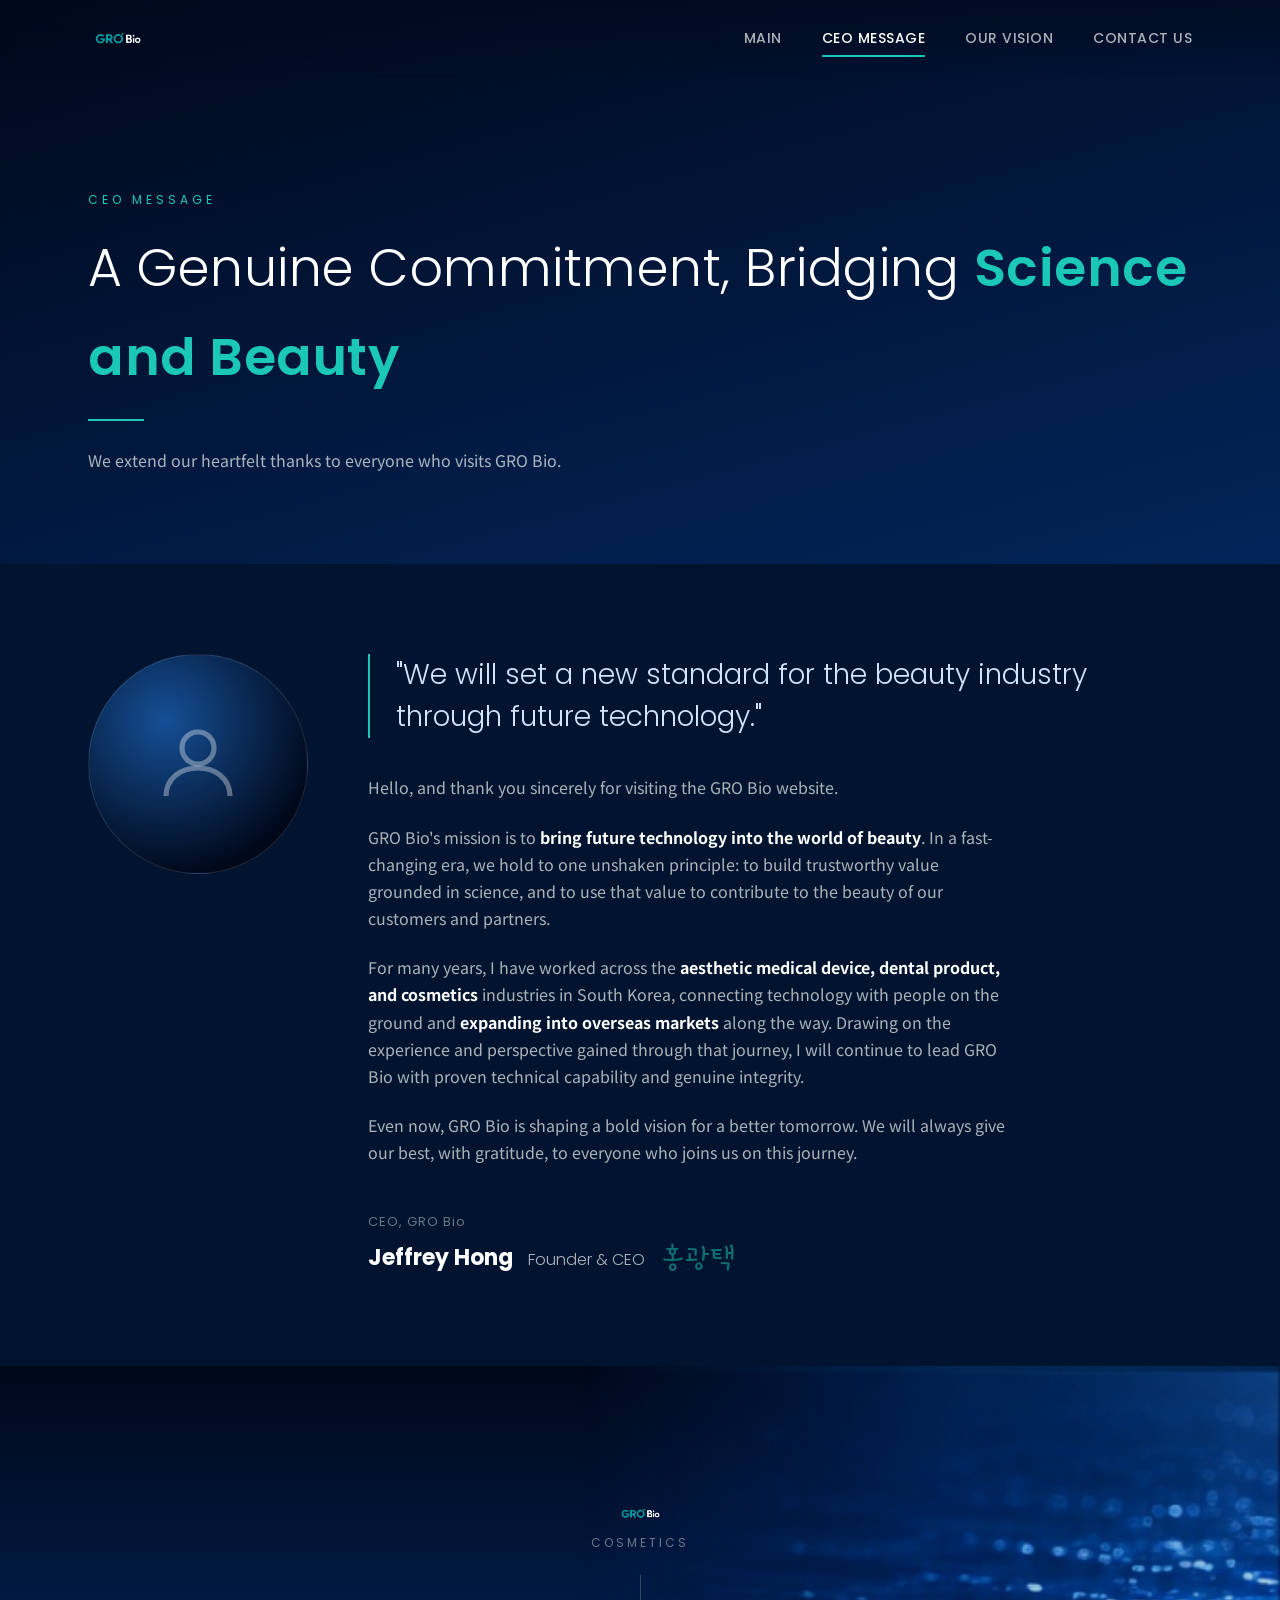
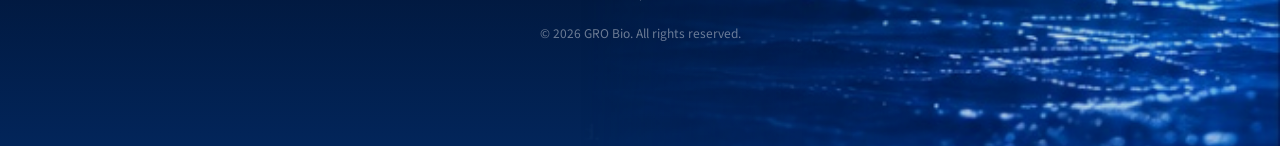
==== ceo.html @ c90d73a0 "Mention overseas market expansion in CEO message" ====
<!DOCTYPE html>
<html lang="en">
<head>
<meta charset="UTF-8">
<meta name="viewport" content="width=device-width, initial-scale=1.0">
<title>CEO Message | GRO Bio</title>
<meta name="description" content="A message from Jeffrey Hong, CEO of GRO Bio.">
<link rel="icon" href="assets/logo.png">
<link rel="stylesheet" href="style.css">
</head>
<body>

<header class="site-header solid">
  <div class="wrap">
    <a href="index.html" class="brand"><img src="assets/logo-white.png" alt="GRO Bio"></a>
    <nav class="nav-links">
      <a href="index.html" class="eng">MAIN</a>
      <a href="ceo.html" class="active eng">CEO MESSAGE</a>
      <a href="vision.html" class="eng">OUR VISION</a>
      <a href="contact.html" class="eng">CONTACT US</a>
    </nav>
    <button class="nav-toggle" aria-label="Open menu"><span></span></button>
  </div>
</header>

<section class="page-hero">
  <div class="wrap">
    <div class="section-eyebrow">CEO MESSAGE</div>
    <h1>A Genuine Commitment, Bridging <b>Science and Beauty</b></h1>
    <div class="page-hero-rule"></div>
    <p class="sub">We extend our heartfelt thanks to everyone who visits GRO Bio.</p>
  </div>
</section>

<section class="section">
  <div class="wrap">
    <div class="ceo-layout">
      <div class="ceo-portrait">
        <svg viewBox="0 0 24 24" fill="none" stroke="currentColor" stroke-width="1.3"><circle cx="12" cy="8" r="4"/><path d="M4 20c0-4.4 3.6-7 8-7s8 2.6 8 7"/></svg>
      </div>
      <div>
        <p class="ceo-quote">"We will set a new standard for the beauty industry through future technology."</p>
        <div class="ceo-body">
          <p>Hello, and thank you sincerely for visiting the GRO Bio website.</p>
          <p>GRO Bio's mission is to <strong>bring future technology into the world of beauty</strong>. In a fast-changing era, we hold to one unshaken principle: to build trustworthy value grounded in science, and to use that value to contribute to the beauty of our customers and partners.</p>
          <p>For many years, I have worked across the <strong>aesthetic medical device, dental product, and cosmetics</strong> industries in South Korea, connecting technology with people on the ground and <strong>expanding into overseas markets</strong> along the way. Drawing on the experience and perspective gained through that journey, I will continue to lead GRO Bio with proven technical capability and genuine integrity.</p>
          <p>Even now, GRO Bio is shaping a bold vision for a better tomorrow. We will always give our best, with gratitude, to everyone who joins us on this journey.</p>
        </div>
        <div class="signature">
          <div class="role eng">CEO, GRO Bio</div>
          <div class="name eng">Jeffrey Hong <span>Founder &amp; CEO</span> <span class="sig-kr">홍광택</span></div>
        </div>
      </div>
    </div>
  </div>
</section>

<footer class="site-footer">
  <div class="footer-water"></div>
  <div class="wrap footer-inner">
    <img src="assets/logo-white.png" alt="GRO Bio">
    <div class="tag">cosmetics</div>
    <div class="footer-rule"></div>
    <div class="copyright">&copy; 2026 GRO Bio. All rights reserved.</div>
  </div>
</footer>

<script src="script.js"></script>
</body>
</html>
---- style.css ----
@import url('https://fonts.googleapis.com/css2?family=Poppins:wght@300;400;500;600;700&family=Noto+Sans+KR:wght@300;400;500;700;900&family=Gamja+Flower&display=swap');

:root{
  --navy-950:#00081a;
  --navy-900:#00142f;
  --navy-800:#02255a;
  --navy-700:#0a3d7a;
  --navy-600:#154f96;
  --blue-accent:#2e8fe0;
  --teal:#1bc8b8;
  --ice:#cfe6ff;
  --white:#ffffff;
  --muted:rgba(255,255,255,.68);
  --faint:rgba(255,255,255,.42);
  --max:1160px;
}

*{margin:0;padding:0;box-sizing:border-box}

html{scroll-behavior:smooth}

body{
  font-family:'Noto Sans KR','Poppins',sans-serif;
  background:var(--navy-900);
  color:var(--white);
  line-height:1.7;
  overflow-x:hidden;
}

.eng{font-family:'Poppins','Noto Sans KR',sans-serif}

a{color:inherit;text-decoration:none}
img{max-width:100%;display:block}
ul{list-style:none}
button{font:inherit;cursor:pointer}

.wrap{max-width:var(--max);margin:0 auto;padding:0 28px}

/* ---------- Header ---------- */
.site-header{
  position:fixed;top:0;left:0;right:0;z-index:100;
  background:linear-gradient(180deg, rgba(0,10,30,.72) 0%, rgba(0,10,30,0) 100%);
  backdrop-filter:blur(6px);
  transition:background .3s ease;
}
.site-header.solid{
  background:rgba(0,15,40,.92);
  border-bottom:1px solid rgba(255,255,255,.08);
}
.site-header .wrap{
  display:flex;align-items:center;justify-content:space-between;
  height:78px;
}
.brand{display:flex;align-items:center;gap:10px}
.brand img{height:26px;width:auto}

.nav-links{display:flex;align-items:center;gap:40px}
.nav-links a{
  font-family:'Poppins',sans-serif;
  font-size:14px;letter-spacing:.5px;font-weight:500;
  color:var(--muted);
  position:relative;
  padding:6px 0;
  transition:color .2s ease;
}
.nav-links a:hover,.nav-links a.active{color:var(--white)}
.nav-links a.active::after{
  content:'';position:absolute;left:0;right:0;bottom:0;height:2px;
  background:var(--teal);border-radius:2px;
}

.nav-toggle{
  display:none;
  width:40px;height:40px;border-radius:8px;border:none;background:transparent;
  position:relative;
  z-index:110;
}
.nav-toggle span{
  display:block;width:22px;height:2px;background:var(--white);margin:0 auto;
  position:relative;transition:transform .25s ease,opacity .25s ease;
}
.nav-toggle span::before,.nav-toggle span::after{
  content:'';position:absolute;left:0;width:22px;height:2px;background:var(--white);transition:transform .25s ease,top .25s ease;
}
.nav-toggle span::before{top:-7px}
.nav-toggle span::after{top:7px}
.nav-toggle.open span{background:transparent}
.nav-toggle.open span::before{top:0;transform:rotate(45deg)}
.nav-toggle.open span::after{top:0;transform:rotate(-45deg)}

/* ---------- Sky band (home, top) ---------- */
.sky-band{
  position:relative;
  height:380px;
  overflow:hidden;
  background:linear-gradient(180deg, var(--navy-700) 0%, var(--navy-800) 100%);
}

/* ---------- Hero ---------- */
.hero{
  position:relative;
  min-height:760px;
  display:flex;flex-direction:column;justify-content:center;
  background:
    radial-gradient(ellipse 900px 600px at 78% 38%, rgba(46,143,224,.25), transparent 60%),
    linear-gradient(160deg, #0a3568 0%, var(--navy-900) 45%, var(--navy-800) 100%);
  overflow:hidden;
}
.hero-orb{
  position:absolute;top:0;right:0;height:100%;width:62%;
  background-image:url('assets/hero-orb.png');
  background-repeat:no-repeat;
  background-position:right center;
  background-size:contain;
  opacity:.95;
  pointer-events:none;
  z-index:0;
}
.hero-inner{position:relative;z-index:2;padding:90px 0 60px}
.hero-mark{width:min(430px,72vw);margin-bottom:26px}
.hero-tagline{
  font-family:'Poppins',sans-serif;font-weight:300;font-size:clamp(16px,2.4vw,22px);
  letter-spacing:1px;color:var(--ice);margin-bottom:26px;
}
.hero-rule{width:56px;height:2px;background:var(--teal);margin-bottom:26px}
.hero-desc{
  font-size:clamp(15px,1.8vw,18px);color:var(--muted);font-weight:400;max-width:480px;
}
.hero-desc strong{color:var(--white);font-weight:700}

.hero-pillars{
  position:relative;z-index:2;
  width:min(640px,90vw);
  margin:48px auto 40px;
}
.hero-pillars img{width:100%;height:auto;display:block}

.section-eyebrow{
  font-family:'Poppins',sans-serif;font-size:12px;letter-spacing:4px;color:var(--teal);
  text-transform:uppercase;margin-bottom:14px;
}
.section-title{
  font-family:'Poppins',sans-serif;font-weight:300;font-size:clamp(26px,4vw,40px);
  margin-bottom:16px;color:var(--white);
}
.section-title b{font-weight:600;color:var(--teal)}
.section-lead{color:var(--muted);max-width:560px;margin-bottom:56px;font-size:16px}

/* ---------- Page hero (inner pages) ---------- */
.page-hero{
  position:relative;
  padding:190px 0 90px;
  background:linear-gradient(165deg, var(--navy-950) 0%, var(--navy-800) 100%);
  overflow:hidden;
}
.page-hero .wrap{position:relative;z-index:2}
.page-hero-rule{width:56px;height:2px;background:var(--teal);margin:18px 0 26px}
.page-hero h1{
  font-family:'Poppins',sans-serif;font-weight:300;font-size:clamp(30px,5vw,52px);
  letter-spacing:.5px;
}
.page-hero h1 b{font-weight:600;color:var(--teal)}
.page-hero .sub{color:var(--muted);margin-top:18px;max-width:560px;font-size:16px}

.cloud-l,.cloud-r{position:absolute;top:0;height:100%;width:26%;pointer-events:none;opacity:.9}
.cloud-l{left:0;background:url('assets/vision-cloud-l.png') left center/cover no-repeat}
.cloud-r{right:0;background:url('assets/vision-cloud-r.png') right center/cover no-repeat}
.sky-band .cloud-l,.sky-band .cloud-r{height:100%;width:55%;opacity:.75}

/* ---------- Generic content section ---------- */
.section{padding:90px 0;position:relative}
.section.alt{background:var(--navy-950)}

/* ---------- CEO page ---------- */
.ceo-layout{display:grid;grid-template-columns:220px 1fr;gap:60px;align-items:start}
.ceo-portrait{
  width:220px;height:220px;border-radius:50%;
  background:radial-gradient(circle at 35% 30%, var(--navy-600), var(--navy-950) 75%);
  border:1px solid rgba(255,255,255,.12);
  display:flex;align-items:center;justify-content:center;
  color:rgba(255,255,255,.35);
}
.ceo-portrait svg{width:96px;height:96px}
.ceo-quote{
  font-family:'Poppins',sans-serif;font-weight:300;font-size:clamp(20px,2.6vw,28px);
  color:var(--ice);line-height:1.5;margin-bottom:36px;position:relative;padding-left:26px;
  border-left:2px solid var(--teal);
}
.ceo-body p{color:var(--muted);font-size:16px;margin-bottom:22px;max-width:640px}
.ceo-body strong{color:var(--white)}
.signature{margin-top:44px}
.signature .role{font-size:13px;color:var(--faint);letter-spacing:1px;margin-bottom:6px;font-family:'Poppins',sans-serif}
.signature .name{font-size:22px;font-weight:700}
.signature .name span{font-weight:300;color:var(--muted);font-size:16px;margin-left:10px;font-family:'Poppins',sans-serif}
.signature .name .sig-kr{font-family:'Gamja Flower',cursive;color:rgba(27,200,184,.5);font-size:31px;font-weight:400;line-height:1;margin-left:10px;vertical-align:middle}

/* ---------- Vision pillars ---------- */
.pillars{display:grid;grid-template-columns:repeat(3,1fr);gap:0;border-top:1px solid rgba(255,255,255,.08)}
.pillar{padding:44px 30px;border-right:1px solid rgba(255,255,255,.08)}
.pillar:last-child{border-right:none}
.pillar-icon{
  width:56px;height:56px;border-radius:50%;
  border:1px solid rgba(27,200,184,.4);background:rgba(27,200,184,.08);
  display:flex;align-items:center;justify-content:center;color:var(--teal);margin-bottom:22px;
}
.pillar-icon svg{width:26px;height:26px}
.pillar h3{font-family:'Poppins',sans-serif;font-size:18px;letter-spacing:.5px;margin-bottom:6px}
.pillar .kicker{font-size:12px;color:var(--faint);font-family:'Poppins',sans-serif;letter-spacing:1px;margin-bottom:16px}
.pillar p{color:var(--muted);font-size:14.5px}

.vision-statement{
  text-align:center;padding:70px 0;
}
.vision-statement .wordmark{font-family:'Poppins',sans-serif;font-weight:300;font-size:clamp(22px,3.4vw,34px);color:var(--white)}
.vision-statement .tag{font-family:'Poppins',sans-serif;font-size:13px;letter-spacing:3px;color:var(--faint);margin-top:8px;text-transform:uppercase}

/* ---------- Contact page ---------- */
.contact-grid{display:grid;grid-template-columns:1.1fr .9fr;gap:50px;align-items:start}
.contact-lead p{color:var(--muted);font-size:16px;margin-bottom:18px;max-width:520px}
.contact-card{
  background:linear-gradient(160deg, rgba(255,255,255,.05), rgba(255,255,255,.015));
  border:1px solid rgba(255,255,255,.08);border-radius:18px;padding:38px;
}
.contact-item{display:flex;gap:16px;padding:18px 0;border-bottom:1px solid rgba(255,255,255,.08)}
.contact-item:last-child{border-bottom:none}
.contact-item .ic{
  width:42px;height:42px;border-radius:50%;flex:none;
  background:rgba(27,200,184,.12);border:1px solid rgba(27,200,184,.3);
  display:flex;align-items:center;justify-content:center;color:var(--teal);
}
.contact-item .ic svg{width:19px;height:19px}
.contact-item .label{font-family:'Poppins',sans-serif;font-size:11px;letter-spacing:1.5px;color:var(--faint);text-transform:uppercase;margin-bottom:6px}
.contact-item .value{font-size:15.5px;color:var(--white)}
.contact-item .value a{border-bottom:1px solid rgba(255,255,255,.25)}
.contact-item .value a:hover{color:var(--teal);border-color:var(--teal)}
.map-link{
  display:inline-flex;align-items:center;gap:8px;margin-top:26px;
  font-family:'Poppins',sans-serif;font-size:13px;color:var(--teal);letter-spacing:.5px;
}
.map-link svg{width:14px;height:14px}

/* ---------- Footer ---------- */
.site-footer{
  position:relative;
  background:linear-gradient(180deg, var(--navy-950) 0%, var(--navy-800) 100%);
  padding:64px 0 30px;
  overflow:hidden;
  min-height:380px;
  display:flex;align-items:center;
}
.footer-water{
  position:absolute;right:0;top:0;height:380px;width:55%;
  background:url('assets/footer-water.png') right center/cover no-repeat;
  opacity:.85;pointer-events:none;
}
.footer-inner{position:relative;z-index:2;text-align:center}
.footer-inner img{height:22px;margin:0 auto 8px}
.footer-inner .tag{font-family:'Poppins',sans-serif;font-size:12px;letter-spacing:3px;color:var(--faint);text-transform:uppercase;margin-bottom:22px}
.footer-rule{width:1px;height:26px;background:rgba(255,255,255,.2);margin:22px auto 22px}
.copyright{font-size:12px;color:var(--faint)}

/* ---------- Responsive ---------- */
@media (max-width:900px){
  .ceo-layout{grid-template-columns:1fr;}
  .ceo-portrait{width:140px;height:140px}
  .ceo-portrait svg{width:60px;height:60px}
  .pillars{grid-template-columns:1fr}
  .pillar{border-right:none;border-bottom:1px solid rgba(255,255,255,.08)}
  .contact-grid{grid-template-columns:1fr}
  .hero-orb{width:100%;opacity:.55}
}

@media (max-width:720px){
  .nav-toggle{display:block}
  .nav-links{
    position:fixed;top:0;right:0;height:100vh;width:min(78vw,320px);
    background:rgba(0,10,28,.98);backdrop-filter:blur(10px);
    flex-direction:column;align-items:flex-start;justify-content:center;gap:30px;
    padding:0 40px;
    transform:translateX(100%);transition:transform .3s ease;
    z-index:105;
  }
  .nav-links.open{transform:translateX(0)}
  .nav-links a{font-size:18px}
  .page-hero{padding:150px 0 60px}
  .footer-water{width:100%;opacity:.35}
  .sky-band{height:220px}
  .hero{min-height:440px}
  .site-footer{min-height:220px}
  .footer-water{height:220px}
}

@media (max-width:480px){
  .wrap{padding:0 20px}
  .hero-mark{width:78vw}
  .contact-card{padding:26px}
}
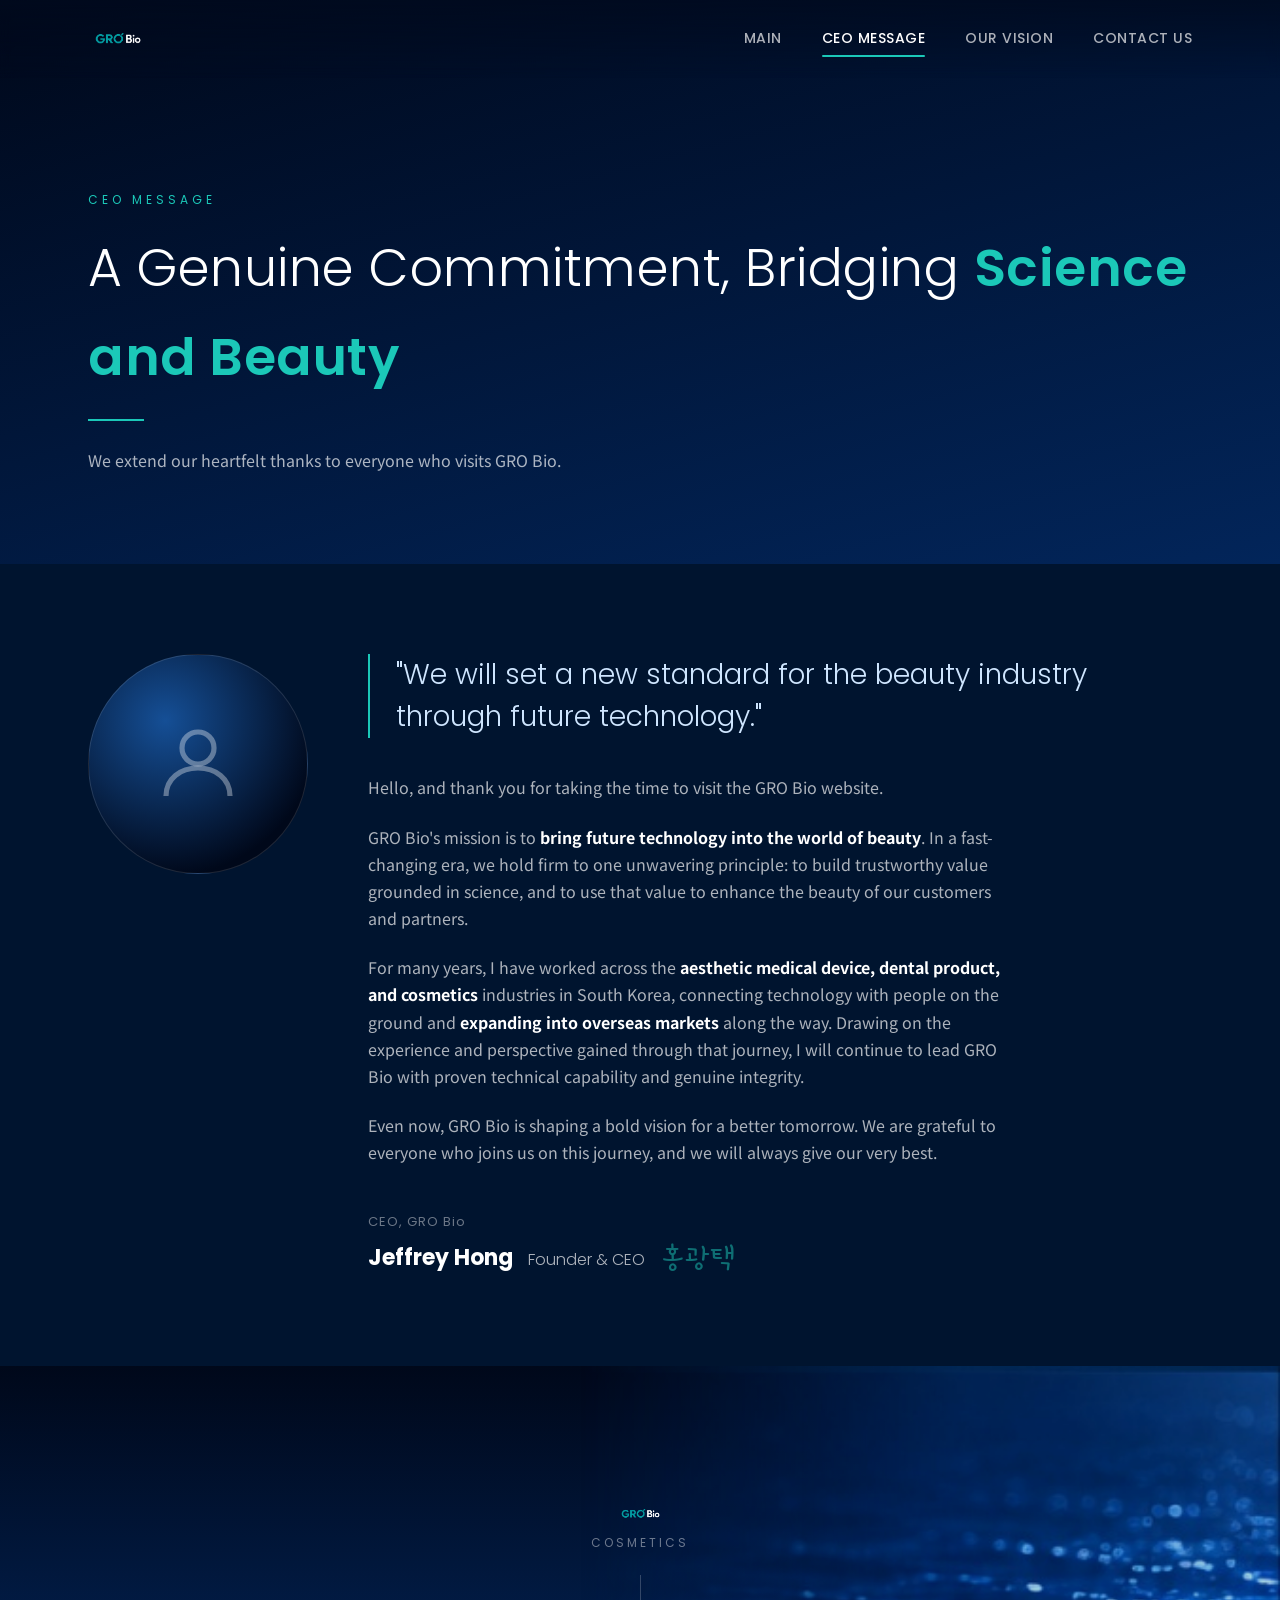
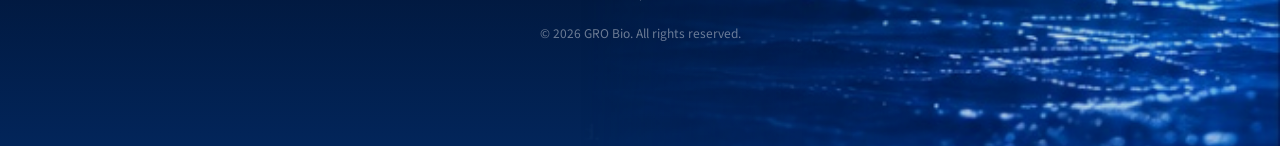
==== commit 3edff40f: "Polish CEO message English phrasing for smoother, more natural sentences" ====
--- a/ceo.html
+++ b/ceo.html
@@ -41,10 +41,10 @@
       <div>
         <p class="ceo-quote">"We will set a new standard for the beauty industry through future technology."</p>
         <div class="ceo-body">
-          <p>Hello, and thank you sincerely for visiting the GRO Bio website.</p>
-          <p>GRO Bio's mission is to <strong>bring future technology into the world of beauty</strong>. In a fast-changing era, we hold to one unshaken principle: to build trustworthy value grounded in science, and to use that value to contribute to the beauty of our customers and partners.</p>
+          <p>Hello, and thank you for taking the time to visit the GRO Bio website.</p>
+          <p>GRO Bio's mission is to <strong>bring future technology into the world of beauty</strong>. In a fast-changing era, we hold firm to one unwavering principle: to build trustworthy value grounded in science, and to use that value to enhance the beauty of our customers and partners.</p>
           <p>For many years, I have worked across the <strong>aesthetic medical device, dental product, and cosmetics</strong> industries in South Korea, connecting technology with people on the ground and <strong>expanding into overseas markets</strong> along the way. Drawing on the experience and perspective gained through that journey, I will continue to lead GRO Bio with proven technical capability and genuine integrity.</p>
-          <p>Even now, GRO Bio is shaping a bold vision for a better tomorrow. We will always give our best, with gratitude, to everyone who joins us on this journey.</p>
+          <p>Even now, GRO Bio is shaping a bold vision for a better tomorrow. We are grateful to everyone who joins us on this journey, and we will always give our very best.</p>
         </div>
         <div class="signature">
           <div class="role eng">CEO, GRO Bio</div>
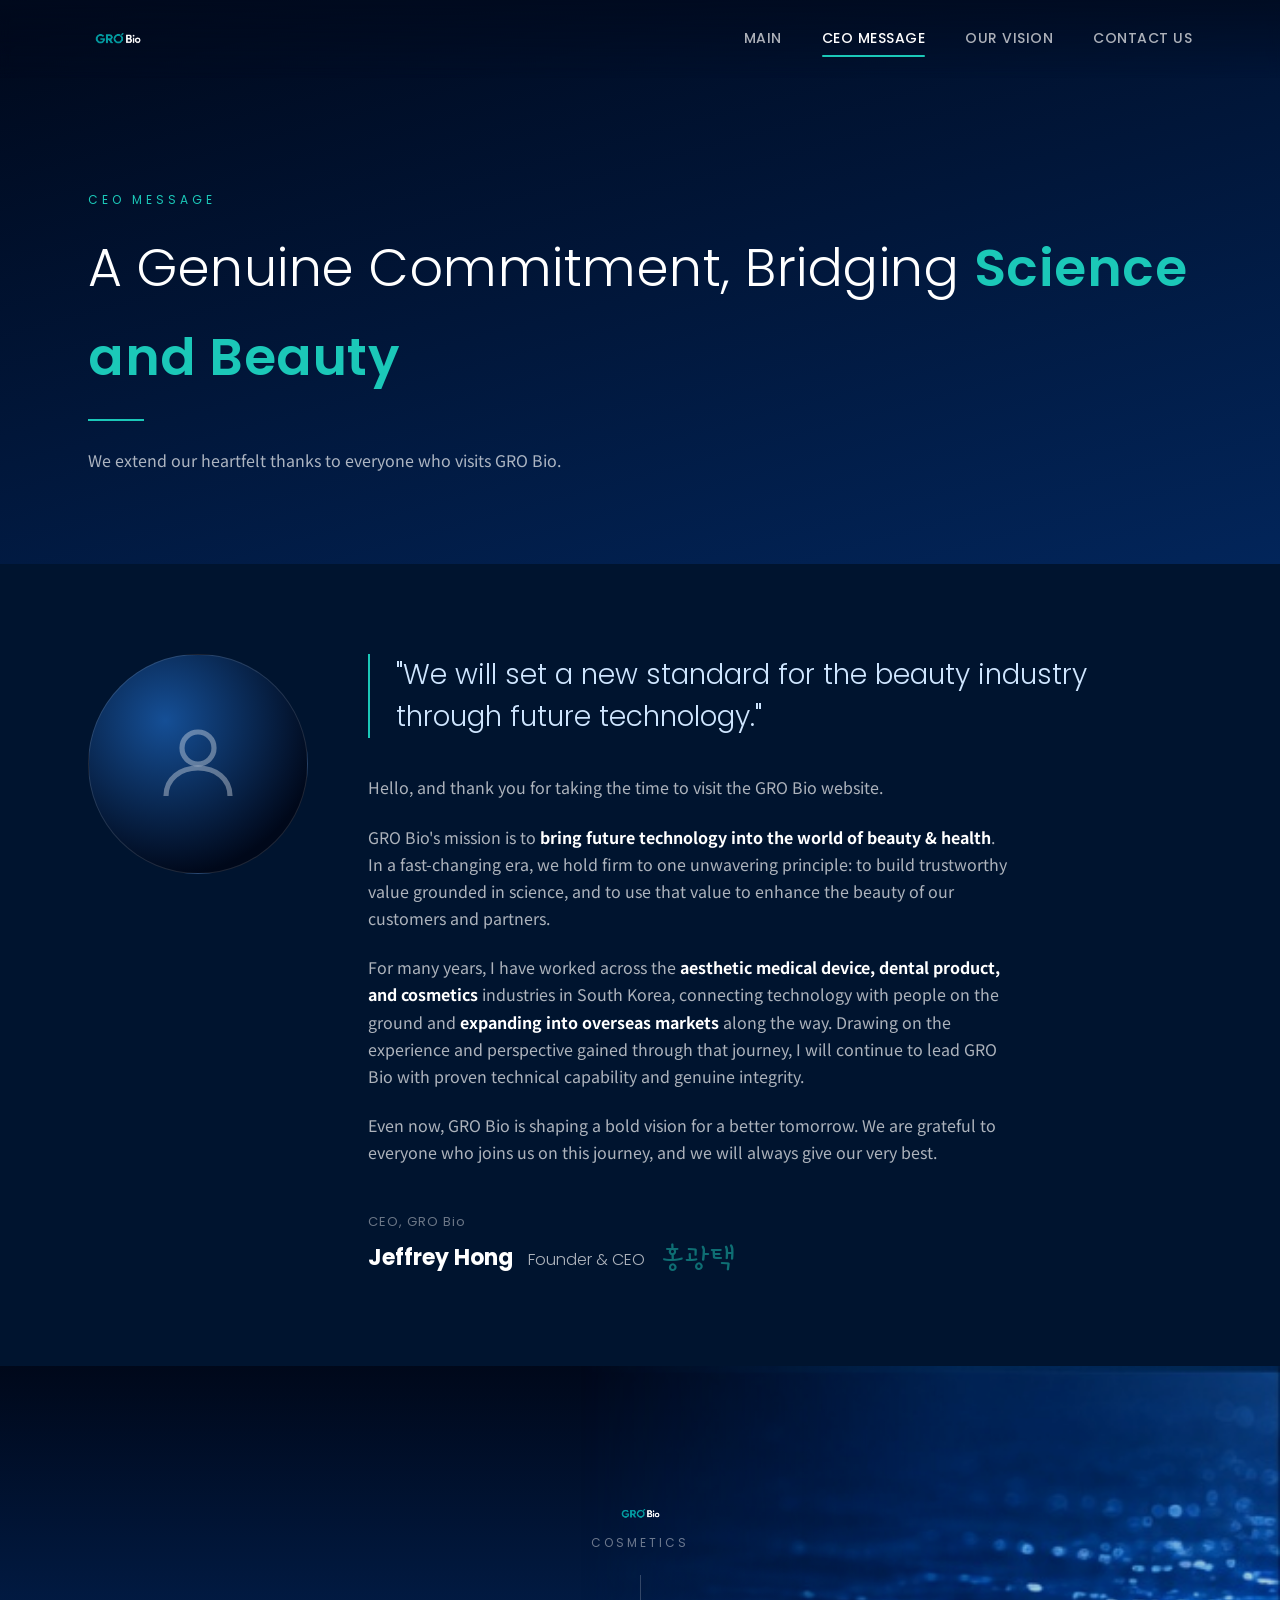
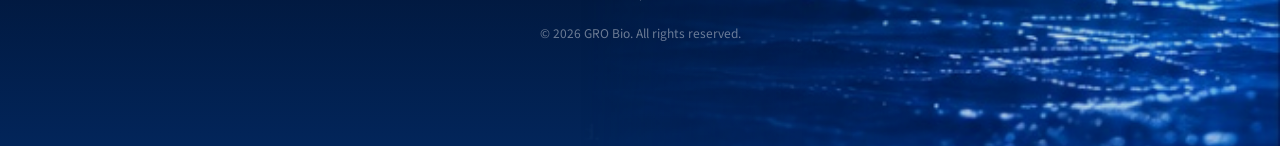
==== commit a7da431b: "Broaden CEO mission statement to beauty & health" ====
--- a/ceo.html
+++ b/ceo.html
@@ -42,7 +42,7 @@
         <p class="ceo-quote">"We will set a new standard for the beauty industry through future technology."</p>
         <div class="ceo-body">
           <p>Hello, and thank you for taking the time to visit the GRO Bio website.</p>
-          <p>GRO Bio's mission is to <strong>bring future technology into the world of beauty</strong>. In a fast-changing era, we hold firm to one unwavering principle: to build trustworthy value grounded in science, and to use that value to enhance the beauty of our customers and partners.</p>
+          <p>GRO Bio's mission is to <strong>bring future technology into the world of beauty &amp; health</strong>. In a fast-changing era, we hold firm to one unwavering principle: to build trustworthy value grounded in science, and to use that value to enhance the beauty of our customers and partners.</p>
           <p>For many years, I have worked across the <strong>aesthetic medical device, dental product, and cosmetics</strong> industries in South Korea, connecting technology with people on the ground and <strong>expanding into overseas markets</strong> along the way. Drawing on the experience and perspective gained through that journey, I will continue to lead GRO Bio with proven technical capability and genuine integrity.</p>
           <p>Even now, GRO Bio is shaping a bold vision for a better tomorrow. We are grateful to everyone who joins us on this journey, and we will always give our very best.</p>
         </div>
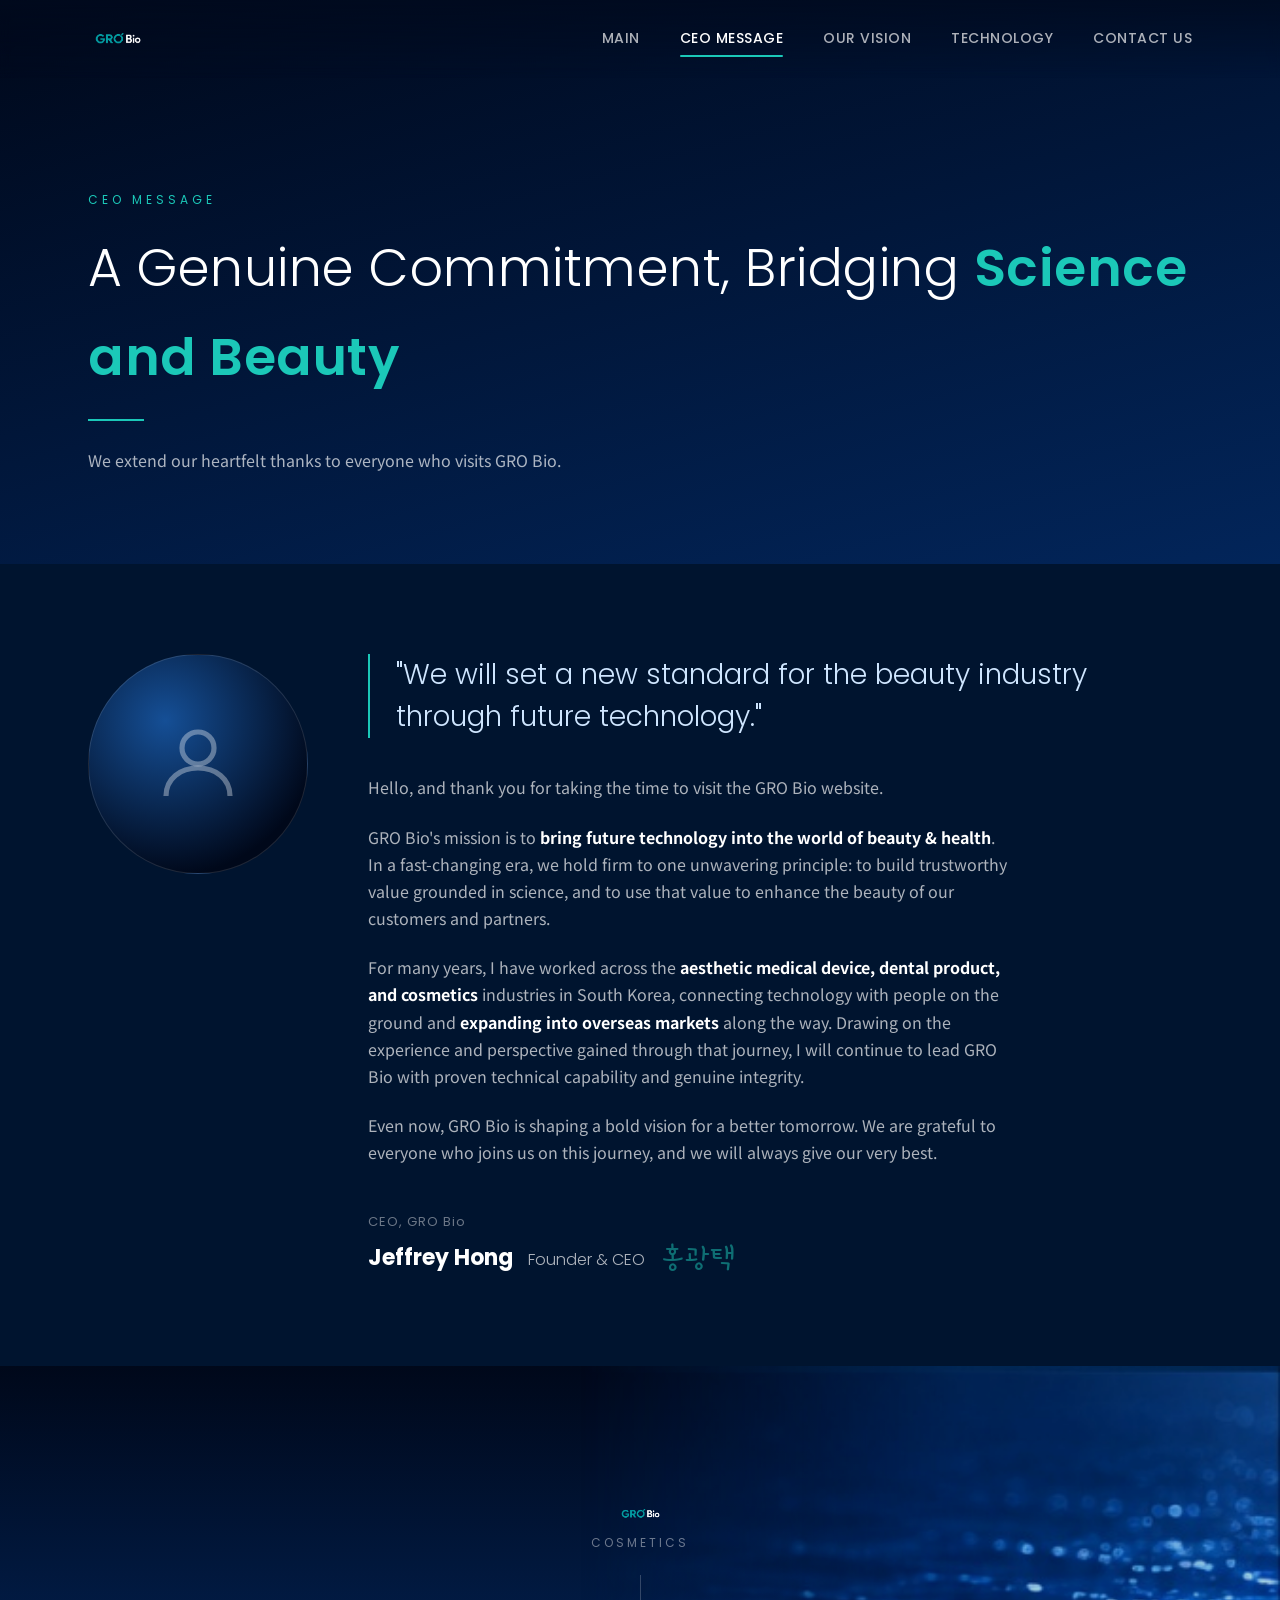
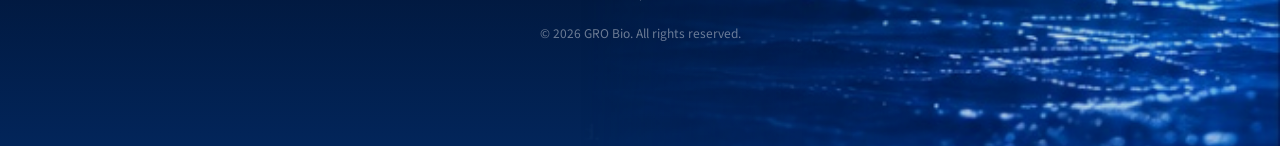
==== commit 093f65f8: "Add Technology page; update nav" ====
--- a/ceo.html
+++ b/ceo.html
@@ -17,6 +17,7 @@
       <a href="index.html" class="eng">MAIN</a>
       <a href="ceo.html" class="active eng">CEO MESSAGE</a>
       <a href="vision.html" class="eng">OUR VISION</a>
+      <a href="technology.html" class="eng">TECHNOLOGY</a>
       <a href="contact.html" class="eng">CONTACT US</a>
     </nav>
     <button class="nav-toggle" aria-label="Open menu"><span></span></button>
--- a/style.css
+++ b/style.css
@@ -1,297 +1,303 @@
-@import url('https://fonts.googleapis.com/css2?family=Poppins:wght@300;400;500;600;700&family=Noto+Sans+KR:wght@300;400;500;700;900&family=Gamja+Flower&display=swap');
-
-:root{
-  --navy-950:#00081a;
-  --navy-900:#00142f;
-  --navy-800:#02255a;
-  --navy-700:#0a3d7a;
-  --navy-600:#154f96;
-  --blue-accent:#2e8fe0;
-  --teal:#1bc8b8;
-  --ice:#cfe6ff;
-  --white:#ffffff;
-  --muted:rgba(255,255,255,.68);
-  --faint:rgba(255,255,255,.42);
-  --max:1160px;
-}
-
-*{margin:0;padding:0;box-sizing:border-box}
-
-html{scroll-behavior:smooth}
-
-body{
-  font-family:'Noto Sans KR','Poppins',sans-serif;
-  background:var(--navy-900);
-  color:var(--white);
-  line-height:1.7;
-  overflow-x:hidden;
-}
-
-.eng{font-family:'Poppins','Noto Sans KR',sans-serif}
-
-a{color:inherit;text-decoration:none}
-img{max-width:100%;display:block}
-ul{list-style:none}
-button{font:inherit;cursor:pointer}
-
-.wrap{max-width:var(--max);margin:0 auto;padding:0 28px}
-
-/* ---------- Header ---------- */
-.site-header{
-  position:fixed;top:0;left:0;right:0;z-index:100;
-  background:linear-gradient(180deg, rgba(0,10,30,.72) 0%, rgba(0,10,30,0) 100%);
-  backdrop-filter:blur(6px);
-  transition:background .3s ease;
-}
-.site-header.solid{
-  background:rgba(0,15,40,.92);
-  border-bottom:1px solid rgba(255,255,255,.08);
-}
-.site-header .wrap{
-  display:flex;align-items:center;justify-content:space-between;
-  height:78px;
-}
-.brand{display:flex;align-items:center;gap:10px}
-.brand img{height:26px;width:auto}
-
-.nav-links{display:flex;align-items:center;gap:40px}
-.nav-links a{
-  font-family:'Poppins',sans-serif;
-  font-size:14px;letter-spacing:.5px;font-weight:500;
-  color:var(--muted);
-  position:relative;
-  padding:6px 0;
-  transition:color .2s ease;
-}
-.nav-links a:hover,.nav-links a.active{color:var(--white)}
-.nav-links a.active::after{
-  content:'';position:absolute;left:0;right:0;bottom:0;height:2px;
-  background:var(--teal);border-radius:2px;
-}
-
-.nav-toggle{
-  display:none;
-  width:40px;height:40px;border-radius:8px;border:none;background:transparent;
-  position:relative;
-  z-index:110;
-}
-.nav-toggle span{
-  display:block;width:22px;height:2px;background:var(--white);margin:0 auto;
-  position:relative;transition:transform .25s ease,opacity .25s ease;
-}
-.nav-toggle span::before,.nav-toggle span::after{
-  content:'';position:absolute;left:0;width:22px;height:2px;background:var(--white);transition:transform .25s ease,top .25s ease;
-}
-.nav-toggle span::before{top:-7px}
-.nav-toggle span::after{top:7px}
-.nav-toggle.open span{background:transparent}
-.nav-toggle.open span::before{top:0;transform:rotate(45deg)}
-.nav-toggle.open span::after{top:0;transform:rotate(-45deg)}
-
-/* ---------- Sky band (home, top) ---------- */
-.sky-band{
-  position:relative;
-  height:380px;
-  overflow:hidden;
-  background:linear-gradient(180deg, var(--navy-700) 0%, var(--navy-800) 100%);
-}
-
-/* ---------- Hero ---------- */
-.hero{
-  position:relative;
-  min-height:760px;
-  display:flex;flex-direction:column;justify-content:center;
-  background:
-    radial-gradient(ellipse 900px 600px at 78% 38%, rgba(46,143,224,.25), transparent 60%),
-    linear-gradient(160deg, #0a3568 0%, var(--navy-900) 45%, var(--navy-800) 100%);
-  overflow:hidden;
-}
-.hero-orb{
-  position:absolute;top:0;right:0;height:100%;width:62%;
-  background-image:url('assets/hero-orb.png');
-  background-repeat:no-repeat;
-  background-position:right center;
-  background-size:contain;
-  opacity:.95;
-  pointer-events:none;
-  z-index:0;
-}
-.hero-inner{position:relative;z-index:2;padding:90px 0 60px}
-.hero-mark{width:min(430px,72vw);margin-bottom:26px}
-.hero-tagline{
-  font-family:'Poppins',sans-serif;font-weight:300;font-size:clamp(16px,2.4vw,22px);
-  letter-spacing:1px;color:var(--ice);margin-bottom:26px;
-}
-.hero-rule{width:56px;height:2px;background:var(--teal);margin-bottom:26px}
-.hero-desc{
-  font-size:clamp(15px,1.8vw,18px);color:var(--muted);font-weight:400;max-width:480px;
-}
-.hero-desc strong{color:var(--white);font-weight:700}
-
-.hero-pillars{
-  position:relative;z-index:2;
-  width:min(640px,90vw);
-  margin:48px auto 40px;
-}
-.hero-pillars img{width:100%;height:auto;display:block}
-
-.section-eyebrow{
-  font-family:'Poppins',sans-serif;font-size:12px;letter-spacing:4px;color:var(--teal);
-  text-transform:uppercase;margin-bottom:14px;
-}
-.section-title{
-  font-family:'Poppins',sans-serif;font-weight:300;font-size:clamp(26px,4vw,40px);
-  margin-bottom:16px;color:var(--white);
-}
-.section-title b{font-weight:600;color:var(--teal)}
-.section-lead{color:var(--muted);max-width:560px;margin-bottom:56px;font-size:16px}
-
-/* ---------- Page hero (inner pages) ---------- */
-.page-hero{
-  position:relative;
-  padding:190px 0 90px;
-  background:linear-gradient(165deg, var(--navy-950) 0%, var(--navy-800) 100%);
-  overflow:hidden;
-}
-.page-hero .wrap{position:relative;z-index:2}
-.page-hero-rule{width:56px;height:2px;background:var(--teal);margin:18px 0 26px}
-.page-hero h1{
-  font-family:'Poppins',sans-serif;font-weight:300;font-size:clamp(30px,5vw,52px);
-  letter-spacing:.5px;
-}
-.page-hero h1 b{font-weight:600;color:var(--teal)}
-.page-hero .sub{color:var(--muted);margin-top:18px;max-width:560px;font-size:16px}
-
-.cloud-l,.cloud-r{position:absolute;top:0;height:100%;width:26%;pointer-events:none;opacity:.9}
-.cloud-l{left:0;background:url('assets/vision-cloud-l.png') left center/cover no-repeat}
-.cloud-r{right:0;background:url('assets/vision-cloud-r.png') right center/cover no-repeat}
-.sky-band .cloud-l,.sky-band .cloud-r{height:100%;width:55%;opacity:.75}
-
-/* ---------- Generic content section ---------- */
-.section{padding:90px 0;position:relative}
-.section.alt{background:var(--navy-950)}
-
-/* ---------- CEO page ---------- */
-.ceo-layout{display:grid;grid-template-columns:220px 1fr;gap:60px;align-items:start}
-.ceo-portrait{
-  width:220px;height:220px;border-radius:50%;
-  background:radial-gradient(circle at 35% 30%, var(--navy-600), var(--navy-950) 75%);
-  border:1px solid rgba(255,255,255,.12);
-  display:flex;align-items:center;justify-content:center;
-  color:rgba(255,255,255,.35);
-}
-.ceo-portrait svg{width:96px;height:96px}
-.ceo-quote{
-  font-family:'Poppins',sans-serif;font-weight:300;font-size:clamp(20px,2.6vw,28px);
-  color:var(--ice);line-height:1.5;margin-bottom:36px;position:relative;padding-left:26px;
-  border-left:2px solid var(--teal);
-}
-.ceo-body p{color:var(--muted);font-size:16px;margin-bottom:22px;max-width:640px}
-.ceo-body strong{color:var(--white)}
-.signature{margin-top:44px}
-.signature .role{font-size:13px;color:var(--faint);letter-spacing:1px;margin-bottom:6px;font-family:'Poppins',sans-serif}
-.signature .name{font-size:22px;font-weight:700}
-.signature .name span{font-weight:300;color:var(--muted);font-size:16px;margin-left:10px;font-family:'Poppins',sans-serif}
-.signature .name .sig-kr{font-family:'Gamja Flower',cursive;color:rgba(27,200,184,.5);font-size:31px;font-weight:400;line-height:1;margin-left:10px;vertical-align:middle}
-
-/* ---------- Vision pillars ---------- */
-.pillars{display:grid;grid-template-columns:repeat(3,1fr);gap:0;border-top:1px solid rgba(255,255,255,.08)}
-.pillar{padding:44px 30px;border-right:1px solid rgba(255,255,255,.08)}
-.pillar:last-child{border-right:none}
-.pillar-icon{
-  width:56px;height:56px;border-radius:50%;
-  border:1px solid rgba(27,200,184,.4);background:rgba(27,200,184,.08);
-  display:flex;align-items:center;justify-content:center;color:var(--teal);margin-bottom:22px;
-}
-.pillar-icon svg{width:26px;height:26px}
-.pillar h3{font-family:'Poppins',sans-serif;font-size:18px;letter-spacing:.5px;margin-bottom:6px}
-.pillar .kicker{font-size:12px;color:var(--faint);font-family:'Poppins',sans-serif;letter-spacing:1px;margin-bottom:16px}
-.pillar p{color:var(--muted);font-size:14.5px}
-
-.vision-statement{
-  text-align:center;padding:70px 0;
-}
-.vision-statement .wordmark{font-family:'Poppins',sans-serif;font-weight:300;font-size:clamp(22px,3.4vw,34px);color:var(--white)}
-.vision-statement .tag{font-family:'Poppins',sans-serif;font-size:13px;letter-spacing:3px;color:var(--faint);margin-top:8px;text-transform:uppercase}
-
-/* ---------- Contact page ---------- */
-.contact-grid{display:grid;grid-template-columns:1.1fr .9fr;gap:50px;align-items:start}
-.contact-lead p{color:var(--muted);font-size:16px;margin-bottom:18px;max-width:520px}
-.contact-card{
-  background:linear-gradient(160deg, rgba(255,255,255,.05), rgba(255,255,255,.015));
-  border:1px solid rgba(255,255,255,.08);border-radius:18px;padding:38px;
-}
-.contact-item{display:flex;gap:16px;padding:18px 0;border-bottom:1px solid rgba(255,255,255,.08)}
-.contact-item:last-child{border-bottom:none}
-.contact-item .ic{
-  width:42px;height:42px;border-radius:50%;flex:none;
-  background:rgba(27,200,184,.12);border:1px solid rgba(27,200,184,.3);
-  display:flex;align-items:center;justify-content:center;color:var(--teal);
-}
-.contact-item .ic svg{width:19px;height:19px}
-.contact-item .label{font-family:'Poppins',sans-serif;font-size:11px;letter-spacing:1.5px;color:var(--faint);text-transform:uppercase;margin-bottom:6px}
-.contact-item .value{font-size:15.5px;color:var(--white)}
-.contact-item .value a{border-bottom:1px solid rgba(255,255,255,.25)}
-.contact-item .value a:hover{color:var(--teal);border-color:var(--teal)}
-.map-link{
-  display:inline-flex;align-items:center;gap:8px;margin-top:26px;
-  font-family:'Poppins',sans-serif;font-size:13px;color:var(--teal);letter-spacing:.5px;
-}
-.map-link svg{width:14px;height:14px}
-
-/* ---------- Footer ---------- */
-.site-footer{
-  position:relative;
-  background:linear-gradient(180deg, var(--navy-950) 0%, var(--navy-800) 100%);
-  padding:64px 0 30px;
-  overflow:hidden;
-  min-height:380px;
-  display:flex;align-items:center;
-}
-.footer-water{
-  position:absolute;right:0;top:0;height:380px;width:55%;
-  background:url('assets/footer-water.png') right center/cover no-repeat;
-  opacity:.85;pointer-events:none;
-}
-.footer-inner{position:relative;z-index:2;text-align:center}
-.footer-inner img{height:22px;margin:0 auto 8px}
-.footer-inner .tag{font-family:'Poppins',sans-serif;font-size:12px;letter-spacing:3px;color:var(--faint);text-transform:uppercase;margin-bottom:22px}
-.footer-rule{width:1px;height:26px;background:rgba(255,255,255,.2);margin:22px auto 22px}
-.copyright{font-size:12px;color:var(--faint)}
-
-/* ---------- Responsive ---------- */
-@media (max-width:900px){
-  .ceo-layout{grid-template-columns:1fr;}
-  .ceo-portrait{width:140px;height:140px}
-  .ceo-portrait svg{width:60px;height:60px}
-  .pillars{grid-template-columns:1fr}
-  .pillar{border-right:none;border-bottom:1px solid rgba(255,255,255,.08)}
-  .contact-grid{grid-template-columns:1fr}
-  .hero-orb{width:100%;opacity:.55}
-}
-
-@media (max-width:720px){
-  .nav-toggle{display:block}
-  .nav-links{
-    position:fixed;top:0;right:0;height:100vh;width:min(78vw,320px);
-    background:rgba(0,10,28,.98);backdrop-filter:blur(10px);
-    flex-direction:column;align-items:flex-start;justify-content:center;gap:30px;
-    padding:0 40px;
-    transform:translateX(100%);transition:transform .3s ease;
-    z-index:105;
-  }
-  .nav-links.open{transform:translateX(0)}
-  .nav-links a{font-size:18px}
-  .page-hero{padding:150px 0 60px}
-  .footer-water{width:100%;opacity:.35}
-  .sky-band{height:220px}
-  .hero{min-height:440px}
-  .site-footer{min-height:220px}
-  .footer-water{height:220px}
-}
-
-@media (max-width:480px){
-  .wrap{padding:0 20px}
-  .hero-mark{width:78vw}
-  .contact-card{padding:26px}
-}
+@import url('https://fonts.googleapis.com/css2?family=Poppins:wght@300;400;500;600;700&family=Noto+Sans+KR:wght@300;400;500;700;900&family=Gamja+Flower&display=swap');
+
+:root{
+  --navy-950:#00081a;
+  --navy-900:#00142f;
+  --navy-800:#02255a;
+  --navy-700:#0a3d7a;
+  --navy-600:#154f96;
+  --blue-accent:#2e8fe0;
+  --teal:#1bc8b8;
+  --ice:#cfe6ff;
+  --white:#ffffff;
+  --muted:rgba(255,255,255,.68);
+  --faint:rgba(255,255,255,.42);
+  --max:1160px;
+}
+
+*{margin:0;padding:0;box-sizing:border-box}
+
+html{scroll-behavior:smooth}
+
+body{
+  font-family:'Noto Sans KR','Poppins',sans-serif;
+  background:var(--navy-900);
+  color:var(--white);
+  line-height:1.7;
+  overflow-x:hidden;
+}
+
+.eng{font-family:'Poppins','Noto Sans KR',sans-serif}
+
+a{color:inherit;text-decoration:none}
+img{max-width:100%;display:block}
+ul{list-style:none}
+button{font:inherit;cursor:pointer}
+
+.wrap{max-width:var(--max);margin:0 auto;padding:0 28px}
+
+/* ---------- Header ---------- */
+.site-header{
+  position:fixed;top:0;left:0;right:0;z-index:100;
+  background:linear-gradient(180deg, rgba(0,10,30,.72) 0%, rgba(0,10,30,0) 100%);
+  backdrop-filter:blur(6px);
+  transition:background .3s ease;
+}
+.site-header.solid{
+  background:rgba(0,15,40,.92);
+  border-bottom:1px solid rgba(255,255,255,.08);
+}
+.site-header .wrap{
+  display:flex;align-items:center;justify-content:space-between;
+  height:78px;
+}
+.brand{display:flex;align-items:center;gap:10px}
+.brand img{height:26px;width:auto}
+
+.nav-links{display:flex;align-items:center;gap:40px}
+.nav-links a{
+  font-family:'Poppins',sans-serif;
+  font-size:14px;letter-spacing:.5px;font-weight:500;
+  color:var(--muted);
+  position:relative;
+  padding:6px 0;
+  transition:color .2s ease;
+}
+.nav-links a:hover,.nav-links a.active{color:var(--white)}
+.nav-links a.active::after{
+  content:'';position:absolute;left:0;right:0;bottom:0;height:2px;
+  background:var(--teal);border-radius:2px;
+}
+
+.nav-toggle{
+  display:none;
+  width:40px;height:40px;border-radius:8px;border:none;background:transparent;
+  position:relative;
+  z-index:110;
+}
+.nav-toggle span{
+  display:block;width:22px;height:2px;background:var(--white);margin:0 auto;
+  position:relative;transition:transform .25s ease,opacity .25s ease;
+}
+.nav-toggle span::before,.nav-toggle span::after{
+  content:'';position:absolute;left:0;width:22px;height:2px;background:var(--white);transition:transform .25s ease,top .25s ease;
+}
+.nav-toggle span::before{top:-7px}
+.nav-toggle span::after{top:7px}
+.nav-toggle.open span{background:transparent}
+.nav-toggle.open span::before{top:0;transform:rotate(45deg)}
+.nav-toggle.open span::after{top:0;transform:rotate(-45deg)}
+
+/* ---------- Sky band (home, top) ---------- */
+.sky-band{
+  position:relative;
+  height:380px;
+  overflow:hidden;
+  background:linear-gradient(180deg, var(--navy-700) 0%, var(--navy-800) 100%);
+}
+
+/* ---------- Hero ---------- */
+.hero{
+  position:relative;
+  min-height:760px;
+  display:flex;flex-direction:column;justify-content:center;
+  background:
+    radial-gradient(ellipse 900px 600px at 78% 38%, rgba(46,143,224,.25), transparent 60%),
+    linear-gradient(160deg, #0a3568 0%, var(--navy-900) 45%, var(--navy-800) 100%);
+  overflow:hidden;
+}
+.hero-orb{
+  position:absolute;top:0;right:0;height:100%;width:62%;
+  background-image:url('assets/hero-orb.png');
+  background-repeat:no-repeat;
+  background-position:right center;
+  background-size:contain;
+  opacity:.95;
+  pointer-events:none;
+  z-index:0;
+}
+.hero-inner{position:relative;z-index:2;padding:90px 0 60px}
+.hero-mark{width:min(430px,72vw);margin-bottom:26px}
+.hero-tagline{
+  font-family:'Poppins',sans-serif;font-weight:300;font-size:clamp(16px,2.4vw,22px);
+  letter-spacing:1px;color:var(--ice);margin-bottom:26px;
+}
+.hero-rule{width:56px;height:2px;background:var(--teal);margin-bottom:26px}
+.hero-desc{
+  font-size:clamp(15px,1.8vw,18px);color:var(--muted);font-weight:400;max-width:480px;
+}
+.hero-desc strong{color:var(--white);font-weight:700}
+
+.hero-pillars{
+  position:relative;z-index:2;
+  width:min(640px,90vw);
+  margin:48px auto 40px;
+}
+.hero-pillars img{width:100%;height:auto;display:block}
+
+.section-eyebrow{
+  font-family:'Poppins',sans-serif;font-size:12px;letter-spacing:4px;color:var(--teal);
+  text-transform:uppercase;margin-bottom:14px;
+}
+.section-title{
+  font-family:'Poppins',sans-serif;font-weight:300;font-size:clamp(26px,4vw,40px);
+  margin-bottom:16px;color:var(--white);
+}
+.section-title b{font-weight:600;color:var(--teal)}
+.section-lead{color:var(--muted);max-width:560px;margin-bottom:56px;font-size:16px}
+
+/* ---------- Page hero (inner pages) ---------- */
+.page-hero{
+  position:relative;
+  padding:190px 0 90px;
+  background:linear-gradient(165deg, var(--navy-950) 0%, var(--navy-800) 100%);
+  overflow:hidden;
+}
+.page-hero .wrap{position:relative;z-index:2}
+.page-hero-rule{width:56px;height:2px;background:var(--teal);margin:18px 0 26px}
+.page-hero h1{
+  font-family:'Poppins',sans-serif;font-weight:300;font-size:clamp(30px,5vw,52px);
+  letter-spacing:.5px;
+}
+.page-hero h1 b{font-weight:600;color:var(--teal)}
+.page-hero .sub{color:var(--muted);margin-top:18px;max-width:560px;font-size:16px}
+
+.cloud-l,.cloud-r{position:absolute;top:0;height:100%;width:26%;pointer-events:none;opacity:.9}
+.cloud-l{left:0;background:url('assets/vision-cloud-l.png') left center/cover no-repeat}
+.cloud-r{right:0;background:url('assets/vision-cloud-r.png') right center/cover no-repeat}
+.sky-band .cloud-l,.sky-band .cloud-r{height:100%;width:55%;opacity:.75}
+
+/* ---------- Generic content section ---------- */
+.section{padding:90px 0;position:relative}
+.section.alt{background:var(--navy-950)}
+
+/* ---------- CEO page ---------- */
+.ceo-layout{display:grid;grid-template-columns:220px 1fr;gap:60px;align-items:start}
+.ceo-portrait{
+  width:220px;height:220px;border-radius:50%;
+  background:radial-gradient(circle at 35% 30%, var(--navy-600), var(--navy-950) 75%);
+  border:1px solid rgba(255,255,255,.12);
+  display:flex;align-items:center;justify-content:center;
+  color:rgba(255,255,255,.35);
+}
+.ceo-portrait svg{width:96px;height:96px}
+.ceo-quote{
+  font-family:'Poppins',sans-serif;font-weight:300;font-size:clamp(20px,2.6vw,28px);
+  color:var(--ice);line-height:1.5;margin-bottom:36px;position:relative;padding-left:26px;
+  border-left:2px solid var(--teal);
+}
+.ceo-body p{color:var(--muted);font-size:16px;margin-bottom:22px;max-width:640px}
+.ceo-body strong{color:var(--white)}
+.signature{margin-top:44px}
+.signature .role{font-size:13px;color:var(--faint);letter-spacing:1px;margin-bottom:6px;font-family:'Poppins',sans-serif}
+.signature .name{font-size:22px;font-weight:700}
+.signature .name span{font-weight:300;color:var(--muted);font-size:16px;margin-left:10px;font-family:'Poppins',sans-serif}
+.signature .name .sig-kr{font-family:'Gamja Flower',cursive;color:rgba(27,200,184,.5);font-size:31px;font-weight:400;line-height:1;margin-left:10px;vertical-align:middle}
+
+/* ---------- Vision pillars ---------- */
+.pillars{display:grid;grid-template-columns:repeat(3,1fr);gap:0;border-top:1px solid rgba(255,255,255,.08)}
+.pillar{padding:44px 30px;border-right:1px solid rgba(255,255,255,.08)}
+.pillar:last-child{border-right:none}
+.pillar-icon{
+  width:56px;height:56px;border-radius:50%;
+  border:1px solid rgba(27,200,184,.4);background:rgba(27,200,184,.08);
+  display:flex;align-items:center;justify-content:center;color:var(--teal);margin-bottom:22px;
+}
+.pillar-icon svg{width:26px;height:26px}
+.pillar h3{font-family:'Poppins',sans-serif;font-size:18px;letter-spacing:.5px;margin-bottom:6px}
+.pillar .kicker{font-size:12px;color:var(--faint);font-family:'Poppins',sans-serif;letter-spacing:1px;margin-bottom:16px}
+.pillar p{color:var(--muted);font-size:14.5px}
+
+.vision-statement{
+  text-align:center;padding:70px 0;
+}
+.vision-statement .wordmark{font-family:'Poppins',sans-serif;font-weight:300;font-size:clamp(22px,3.4vw,34px);color:var(--white)}
+.vision-statement .tag{font-family:'Poppins',sans-serif;font-size:13px;letter-spacing:3px;color:var(--faint);margin-top:8px;text-transform:uppercase}
+
+/* ---------- Technology page ---------- */
+.tech-article{max-width:720px}
+.tech-item{padding:48px 0;border-bottom:1px solid rgba(255,255,255,.08)}
+.tech-item:last-child{border-bottom:none}
+.tech-item--goal{padding-left:28px;border-left:2px solid var(--teal);border-bottom:none}
+
+/* ---------- Contact page ---------- */
+.contact-grid{display:grid;grid-template-columns:1.1fr .9fr;gap:50px;align-items:start}
+.contact-lead p{color:var(--muted);font-size:16px;margin-bottom:18px;max-width:520px}
+.contact-card{
+  background:linear-gradient(160deg, rgba(255,255,255,.05), rgba(255,255,255,.015));
+  border:1px solid rgba(255,255,255,.08);border-radius:18px;padding:38px;
+}
+.contact-item{display:flex;gap:16px;padding:18px 0;border-bottom:1px solid rgba(255,255,255,.08)}
+.contact-item:last-child{border-bottom:none}
+.contact-item .ic{
+  width:42px;height:42px;border-radius:50%;flex:none;
+  background:rgba(27,200,184,.12);border:1px solid rgba(27,200,184,.3);
+  display:flex;align-items:center;justify-content:center;color:var(--teal);
+}
+.contact-item .ic svg{width:19px;height:19px}
+.contact-item .label{font-family:'Poppins',sans-serif;font-size:11px;letter-spacing:1.5px;color:var(--faint);text-transform:uppercase;margin-bottom:6px}
+.contact-item .value{font-size:15.5px;color:var(--white)}
+.contact-item .value a{border-bottom:1px solid rgba(255,255,255,.25)}
+.contact-item .value a:hover{color:var(--teal);border-color:var(--teal)}
+.map-link{
+  display:inline-flex;align-items:center;gap:8px;margin-top:26px;
+  font-family:'Poppins',sans-serif;font-size:13px;color:var(--teal);letter-spacing:.5px;
+}
+.map-link svg{width:14px;height:14px}
+
+/* ---------- Footer ---------- */
+.site-footer{
+  position:relative;
+  background:linear-gradient(180deg, var(--navy-950) 0%, var(--navy-800) 100%);
+  padding:64px 0 30px;
+  overflow:hidden;
+  min-height:380px;
+  display:flex;align-items:center;
+}
+.footer-water{
+  position:absolute;right:0;top:0;height:380px;width:55%;
+  background:url('assets/footer-water.png') right center/cover no-repeat;
+  opacity:.85;pointer-events:none;
+}
+.footer-inner{position:relative;z-index:2;text-align:center}
+.footer-inner img{height:22px;margin:0 auto 8px}
+.footer-inner .tag{font-family:'Poppins',sans-serif;font-size:12px;letter-spacing:3px;color:var(--faint);text-transform:uppercase;margin-bottom:22px}
+.footer-rule{width:1px;height:26px;background:rgba(255,255,255,.2);margin:22px auto 22px}
+.copyright{font-size:12px;color:var(--faint)}
+
+/* ---------- Responsive ---------- */
+@media (max-width:900px){
+  .ceo-layout{grid-template-columns:1fr;}
+  .ceo-portrait{width:140px;height:140px}
+  .ceo-portrait svg{width:60px;height:60px}
+  .pillars{grid-template-columns:1fr}
+  .pillar{border-right:none;border-bottom:1px solid rgba(255,255,255,.08)}
+  .contact-grid{grid-template-columns:1fr}
+  .hero-orb{width:100%;opacity:.55}
+}
+
+@media (max-width:720px){
+  .nav-toggle{display:block}
+  .nav-links{
+    position:fixed;top:0;right:0;height:100vh;width:min(78vw,320px);
+    background:rgba(0,10,28,.98);backdrop-filter:blur(10px);
+    flex-direction:column;align-items:flex-start;justify-content:center;gap:30px;
+    padding:0 40px;
+    transform:translateX(100%);transition:transform .3s ease;
+    z-index:105;
+  }
+  .nav-links.open{transform:translateX(0)}
+  .nav-links a{font-size:18px}
+  .page-hero{padding:150px 0 60px}
+  .footer-water{width:100%;opacity:.35}
+  .sky-band{height:220px}
+  .hero{min-height:440px}
+  .site-footer{min-height:220px}
+  .footer-water{height:220px}
+}
+
+@media (max-width:480px){
+  .wrap{padding:0 20px}
+  .hero-mark{width:78vw}
+  .contact-card{padding:26px}
+}
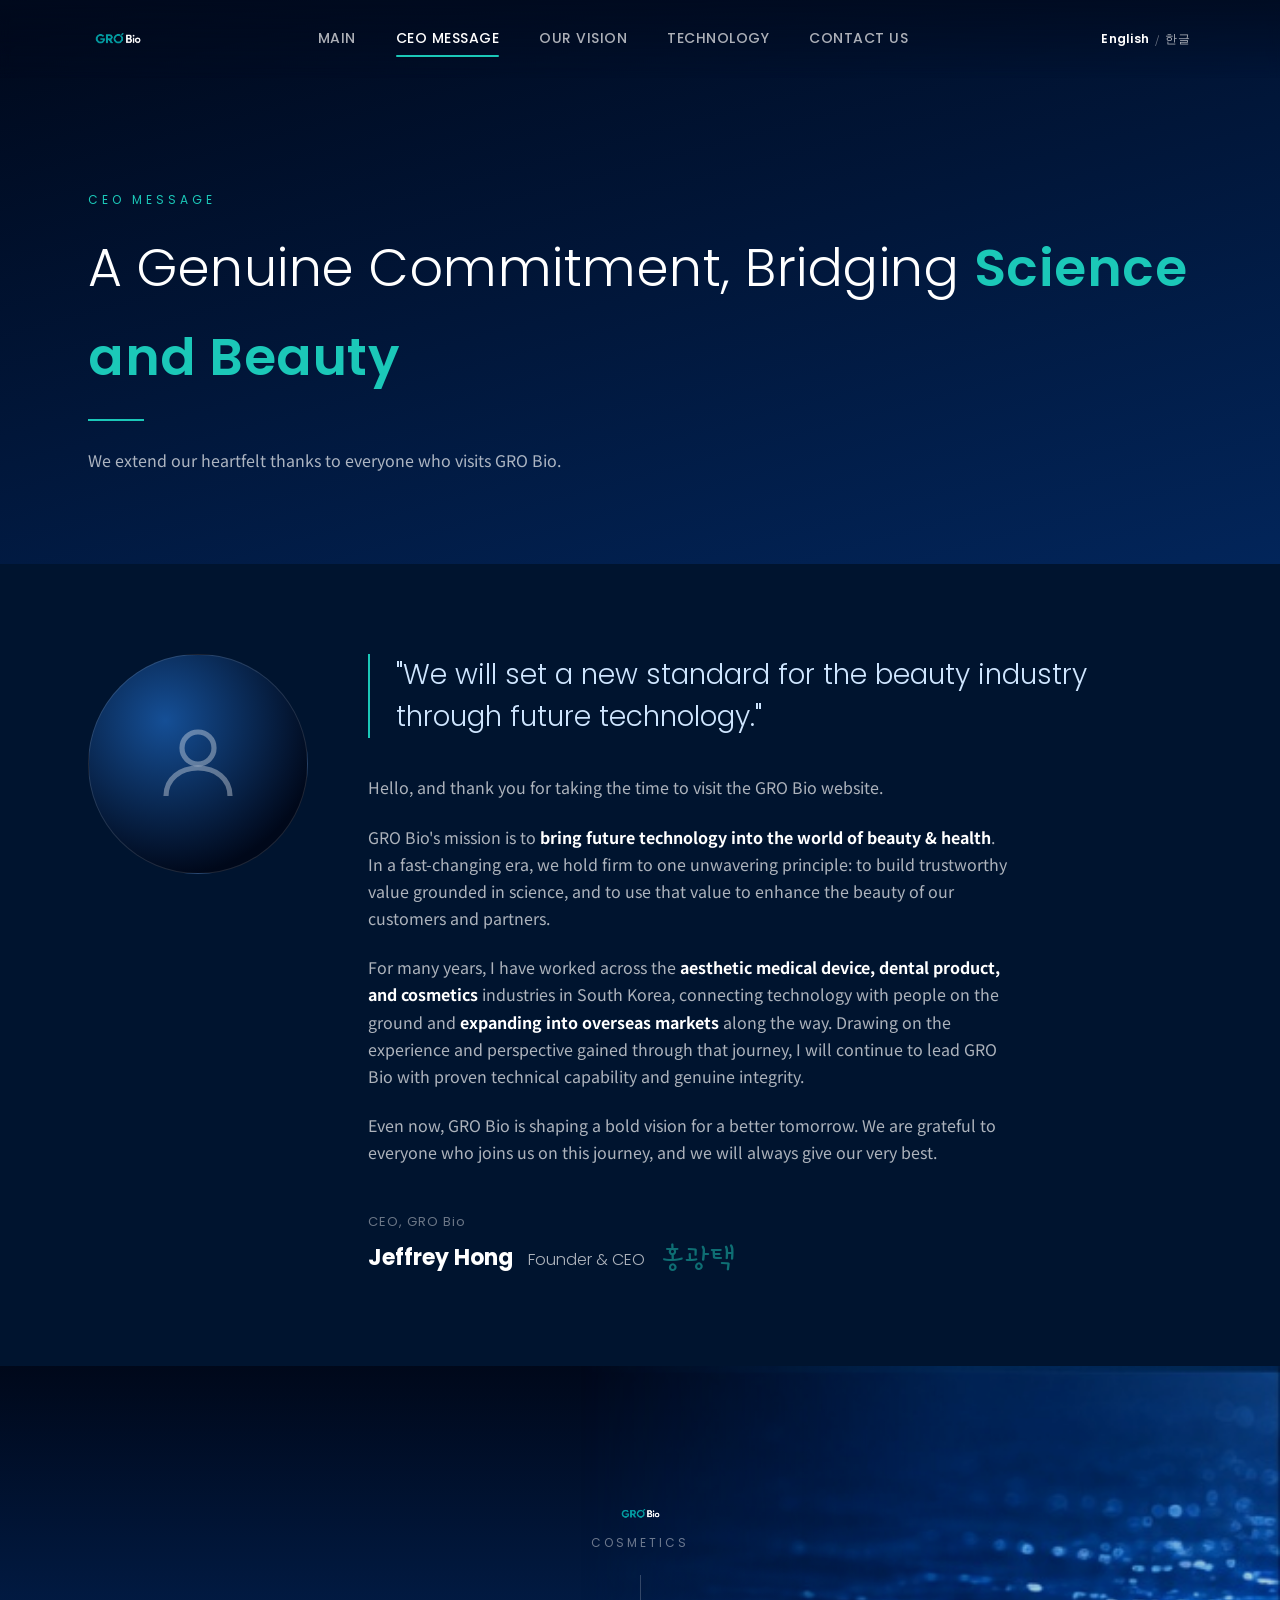
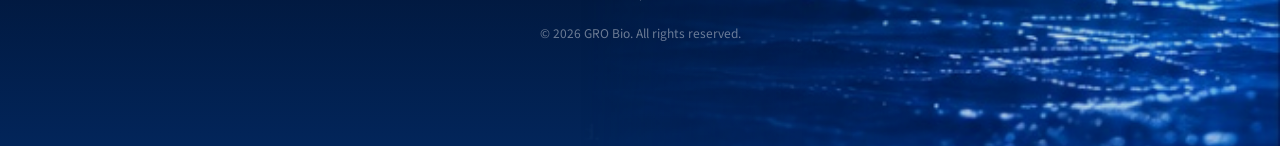
==== commit aaf590c6: "Add language toggle English/Korean across all pages" ====
--- a/ceo.html
+++ b/ceo.html
@@ -14,12 +14,17 @@
   <div class="wrap">
     <a href="index.html" class="brand"><img src="assets/logo-white.png" alt="GRO Bio"></a>
     <nav class="nav-links">
-      <a href="index.html" class="eng">MAIN</a>
-      <a href="ceo.html" class="active eng">CEO MESSAGE</a>
-      <a href="vision.html" class="eng">OUR VISION</a>
-      <a href="technology.html" class="eng">TECHNOLOGY</a>
-      <a href="contact.html" class="eng">CONTACT US</a>
+      <a href="index.html" class="eng"><span class="lang-en">MAIN</span><span class="lang-kr">메인</span></a>
+      <a href="ceo.html" class="active eng"><span class="lang-en">CEO MESSAGE</span><span class="lang-kr">CEO 인사</span></a>
+      <a href="vision.html" class="eng"><span class="lang-en">OUR VISION</span><span class="lang-kr">비전</span></a>
+      <a href="technology.html" class="eng"><span class="lang-en">TECHNOLOGY</span><span class="lang-kr">기술</span></a>
+      <a href="contact.html" class="eng"><span class="lang-en">CONTACT US</span><span class="lang-kr">문의하기</span></a>
     </nav>
+    <div class="lang-switch">
+      <button class="lang-btn" data-lang="en" onclick="setLang('en')">English</button>
+      <span class="lang-sep">/</span>
+      <button class="lang-btn" data-lang="kr" onclick="setLang('kr')">한글</button>
+    </div>
     <button class="nav-toggle" aria-label="Open menu"><span></span></button>
   </div>
 </header>
@@ -27,7 +32,7 @@
 <section class="page-hero">
   <div class="wrap">
     <div class="section-eyebrow">CEO MESSAGE</div>
-    <h1>A Genuine Commitment, Bridging <b>Science and Beauty</b></h1>
+    <h1><span class="lang-en">A Genuine Commitment, Bridging <b>Science and Beauty</b></span><span class="lang-kr">과학과 뷰티를 잇는 <b>진정한 헌신</b></span></h1>
     <div class="page-hero-rule"></div>
     <p class="sub">We extend our heartfelt thanks to everyone who visits GRO Bio.</p>
   </div>
@@ -40,12 +45,12 @@
         <svg viewBox="0 0 24 24" fill="none" stroke="currentColor" stroke-width="1.3"><circle cx="12" cy="8" r="4"/><path d="M4 20c0-4.4 3.6-7 8-7s8 2.6 8 7"/></svg>
       </div>
       <div>
-        <p class="ceo-quote">"We will set a new standard for the beauty industry through future technology."</p>
+        <p class="ceo-quote"><span class="lang-en">"We will set a new standard for the beauty industry through future technology."</span><span class="lang-kr">"미래 기술로 뷰티 산업의 새로운 접근을 목표로 연구하고 있습니다."</span></p>
         <div class="ceo-body">
-          <p>Hello, and thank you for taking the time to visit the GRO Bio website.</p>
-          <p>GRO Bio's mission is to <strong>bring future technology into the world of beauty &amp; health</strong>. In a fast-changing era, we hold firm to one unwavering principle: to build trustworthy value grounded in science, and to use that value to enhance the beauty of our customers and partners.</p>
-          <p>For many years, I have worked across the <strong>aesthetic medical device, dental product, and cosmetics</strong> industries in South Korea, connecting technology with people on the ground and <strong>expanding into overseas markets</strong> along the way. Drawing on the experience and perspective gained through that journey, I will continue to lead GRO Bio with proven technical capability and genuine integrity.</p>
-          <p>Even now, GRO Bio is shaping a bold vision for a better tomorrow. We are grateful to everyone who joins us on this journey, and we will always give our very best.</p>
+          <p><span class="lang-en">Hello, and thank you for taking the time to visit the GRO Bio website.</span><span class="lang-kr">안녕하세요, GRO Bio 홈페이지를 방문해 주셔서 감사합니다.</span></p>
+          <p><span class="lang-en">GRO Bio's mission is to <strong>bring future technology into the world of beauty &amp; health</strong>. In a fast-changing era, we hold firm to one unwavering principle: to build trustworthy value grounded in science, and to use that value to enhance the beauty of our customers and partners.</span><span class="lang-kr">GRO Bio의 사명은 미래 기술을 뷰티&amp;헬스 분야에 구현하는 것입니다. 빠르게 변화하는 시대 속에서도 저희는 하나의 원칙을 지킵니다. 과학에 기반한 신뢰할 수 있는 가치를 만들고, 그 가치로 고객과 파트너의 아름다움을 더욱 빛나게 하는 것입니다.</span></p>
+          <p><span class="lang-en">For many years, I have worked across the <strong>aesthetic medical device, dental product, and cosmetics</strong> industries in South Korea, connecting technology with people on the ground and <strong>expanding into overseas markets</strong> along the way. Drawing on the experience and perspective gained through that journey, I will continue to lead GRO Bio with proven technical capability and genuine integrity.</span><span class="lang-kr">우리는 오랜 시간 동안 피부미용, 화장품 산업을 아우르며 기술과 현장을 연결하고 해외 시장을 개척해 왔습니다. 그 과정에서 쌓아온 경험과 통찰을 바탕으로, GRO Bio를 검증된 기술력과 진정성으로 이끌어 나가겠습니다.</span></p>
+          <p><span class="lang-en">Even now, GRO Bio is shaping a bold vision for a better tomorrow. We are grateful to everyone who joins us on this journey, and we will always give our very best.</span><span class="lang-kr">지금 이 순간에도 GRO Bio는 더 나은 내일을 위한 대담한 비전을 만들어가고 있습니다. 함께해 주시는 모든 분께 감사드리며, 언제나 최선을 다하겠습니다.</span></p>
         </div>
         <div class="signature">
           <div class="role eng">CEO, GRO Bio</div>
--- a/style.css
+++ b/style.css
@@ -214,6 +214,20 @@
 .vision-statement .wordmark{font-family:'Poppins',sans-serif;font-weight:300;font-size:clamp(22px,3.4vw,34px);color:var(--white)}
 .vision-statement .tag{font-family:'Poppins',sans-serif;font-size:13px;letter-spacing:3px;color:var(--faint);margin-top:8px;text-transform:uppercase}
 
+/* ---------- Language toggle ---------- */
+.lang-kr{display:none}
+html[data-lang="kr"] .lang-kr{display:inline}
+html[data-lang="kr"] .lang-en{display:none}
+
+.lang-switch{display:flex;align-items:center;gap:4px;margin-left:20px;flex-shrink:0}
+.lang-btn{
+  background:none;border:none;color:var(--muted);cursor:pointer;
+  font-size:12px;font-family:'Poppins',sans-serif;padding:4px 2px;
+  letter-spacing:.3px;transition:color .2s;
+}
+.lang-btn:hover,.lang-btn.active{color:var(--white);font-weight:600}
+.lang-sep{color:var(--faint);font-size:11px}
+
 /* ---------- Technology page ---------- */
 .tech-article{max-width:720px}
 .tech-item{padding:48px 0;border-bottom:1px solid rgba(255,255,255,.08)}
@@ -221,7 +235,16 @@
 .tech-item--goal{padding-left:28px;border-left:2px solid var(--teal);border-bottom:none}
 
 /* ---------- Contact page ---------- */
-.contact-grid{display:grid;grid-template-columns:1.1fr .9fr;gap:50px;align-items:start}
+.contact-grid{
+  display:grid;
+  grid-template-columns:1.4fr 0.6fr;
+  grid-template-rows:auto auto;
+  gap:36px 50px;
+}
+.contact-text{grid-column:1;grid-row:1}
+.contact-photo-col{grid-column:2;grid-row:1/3;display:flex;align-items:center}
+.contact-grid>.contact-card{grid-column:1;grid-row:2}
+.company-photo{width:100%;height:auto;display:block;border-radius:12px}
 .contact-lead p{color:var(--muted);font-size:16px;margin-bottom:18px;max-width:520px}
 .contact-card{
   background:linear-gradient(160deg, rgba(255,255,255,.05), rgba(255,255,255,.015));
@@ -273,6 +296,10 @@
   .pillars{grid-template-columns:1fr}
   .pillar{border-right:none;border-bottom:1px solid rgba(255,255,255,.08)}
   .contact-grid{grid-template-columns:1fr}
+  .contact-text{grid-column:1;grid-row:1}
+  .contact-photo-col{grid-column:1;grid-row:2;padding-top:0;display:flex;justify-content:center}
+  .contact-photo-col .company-photo{width:67%}
+  .contact-grid>.contact-card{grid-column:1;grid-row:3}
   .hero-orb{width:100%;opacity:.55}
 }
 
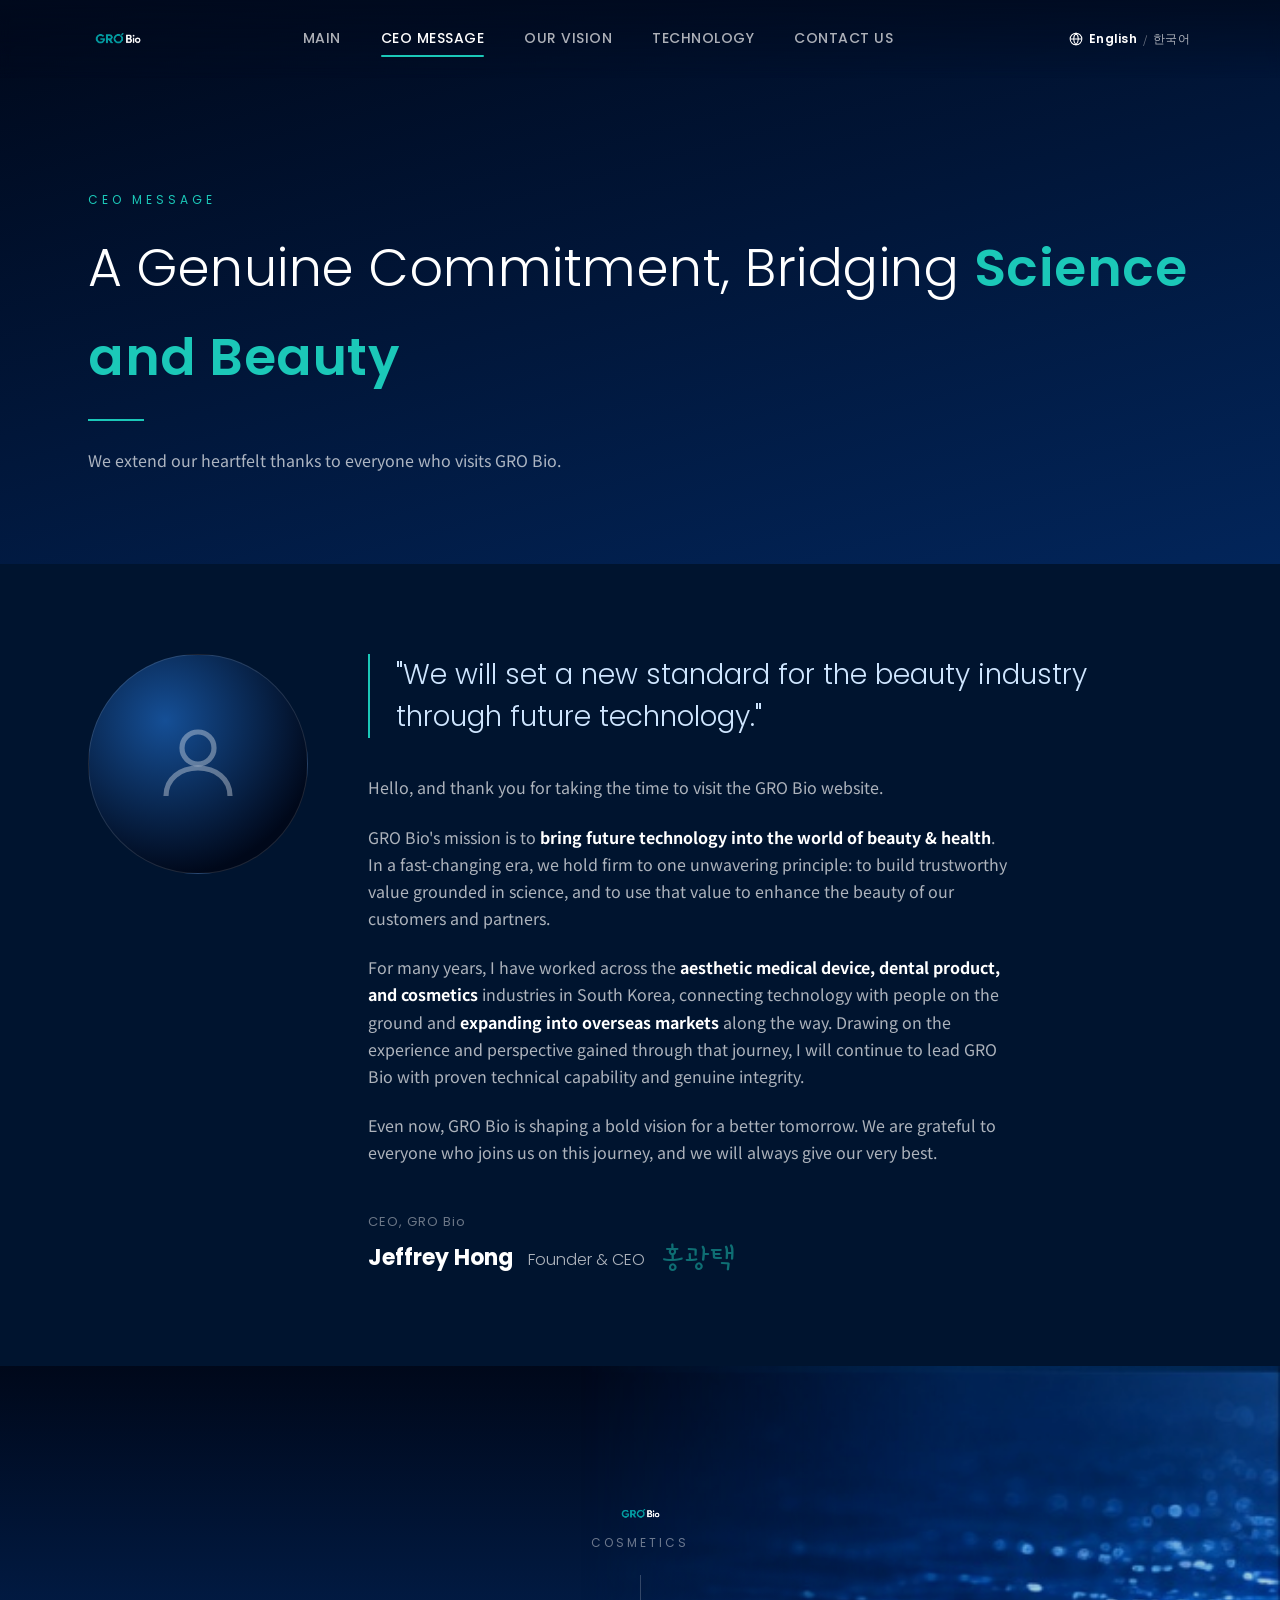
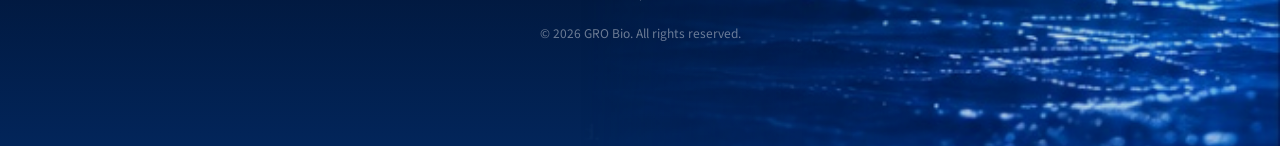
==== commit ef01801a: "Refine Korean translations and add globe icon to lang toggle" ====
--- a/ceo.html
+++ b/ceo.html
@@ -21,9 +21,10 @@
       <a href="contact.html" class="eng"><span class="lang-en">CONTACT US</span><span class="lang-kr">문의하기</span></a>
     </nav>
     <div class="lang-switch">
+      <svg class="lang-globe" viewBox="0 0 24 24" fill="none" stroke="currentColor" stroke-width="1.8"><circle cx="12" cy="12" r="10"/><path d="M2 12h20M12 2a15.3 15.3 0 0 1 4 10 15.3 15.3 0 0 1-4 10 15.3 15.3 0 0 1-4-10 15.3 15.3 0 0 1 4-10z"/></svg>
       <button class="lang-btn" data-lang="en" onclick="setLang('en')">English</button>
       <span class="lang-sep">/</span>
-      <button class="lang-btn" data-lang="kr" onclick="setLang('kr')">한글</button>
+      <button class="lang-btn" data-lang="kr" onclick="setLang('kr')">한국어</button>
     </div>
     <button class="nav-toggle" aria-label="Open menu"><span></span></button>
   </div>
@@ -32,7 +33,7 @@
 <section class="page-hero">
   <div class="wrap">
     <div class="section-eyebrow">CEO MESSAGE</div>
-    <h1><span class="lang-en">A Genuine Commitment, Bridging <b>Science and Beauty</b></span><span class="lang-kr">과학과 뷰티를 잇는 <b>진정한 헌신</b></span></h1>
+    <h1><span class="lang-en">A Genuine Commitment, Bridging <b>Science and Beauty</b></span><span class="lang-kr">과학과 아름다움을 잇는 <b>진정한 노력</b></span></h1>
     <div class="page-hero-rule"></div>
     <p class="sub">We extend our heartfelt thanks to everyone who visits GRO Bio.</p>
   </div>
--- a/style.css
+++ b/style.css
@@ -219,6 +219,7 @@
 html[data-lang="kr"] .lang-kr{display:inline}
 html[data-lang="kr"] .lang-en{display:none}
 
+.lang-globe{width:14px;height:14px;color:var(--white);flex-shrink:0}
 .lang-switch{display:flex;align-items:center;gap:4px;margin-left:20px;flex-shrink:0}
 .lang-btn{
   background:none;border:none;color:var(--muted);cursor:pointer;
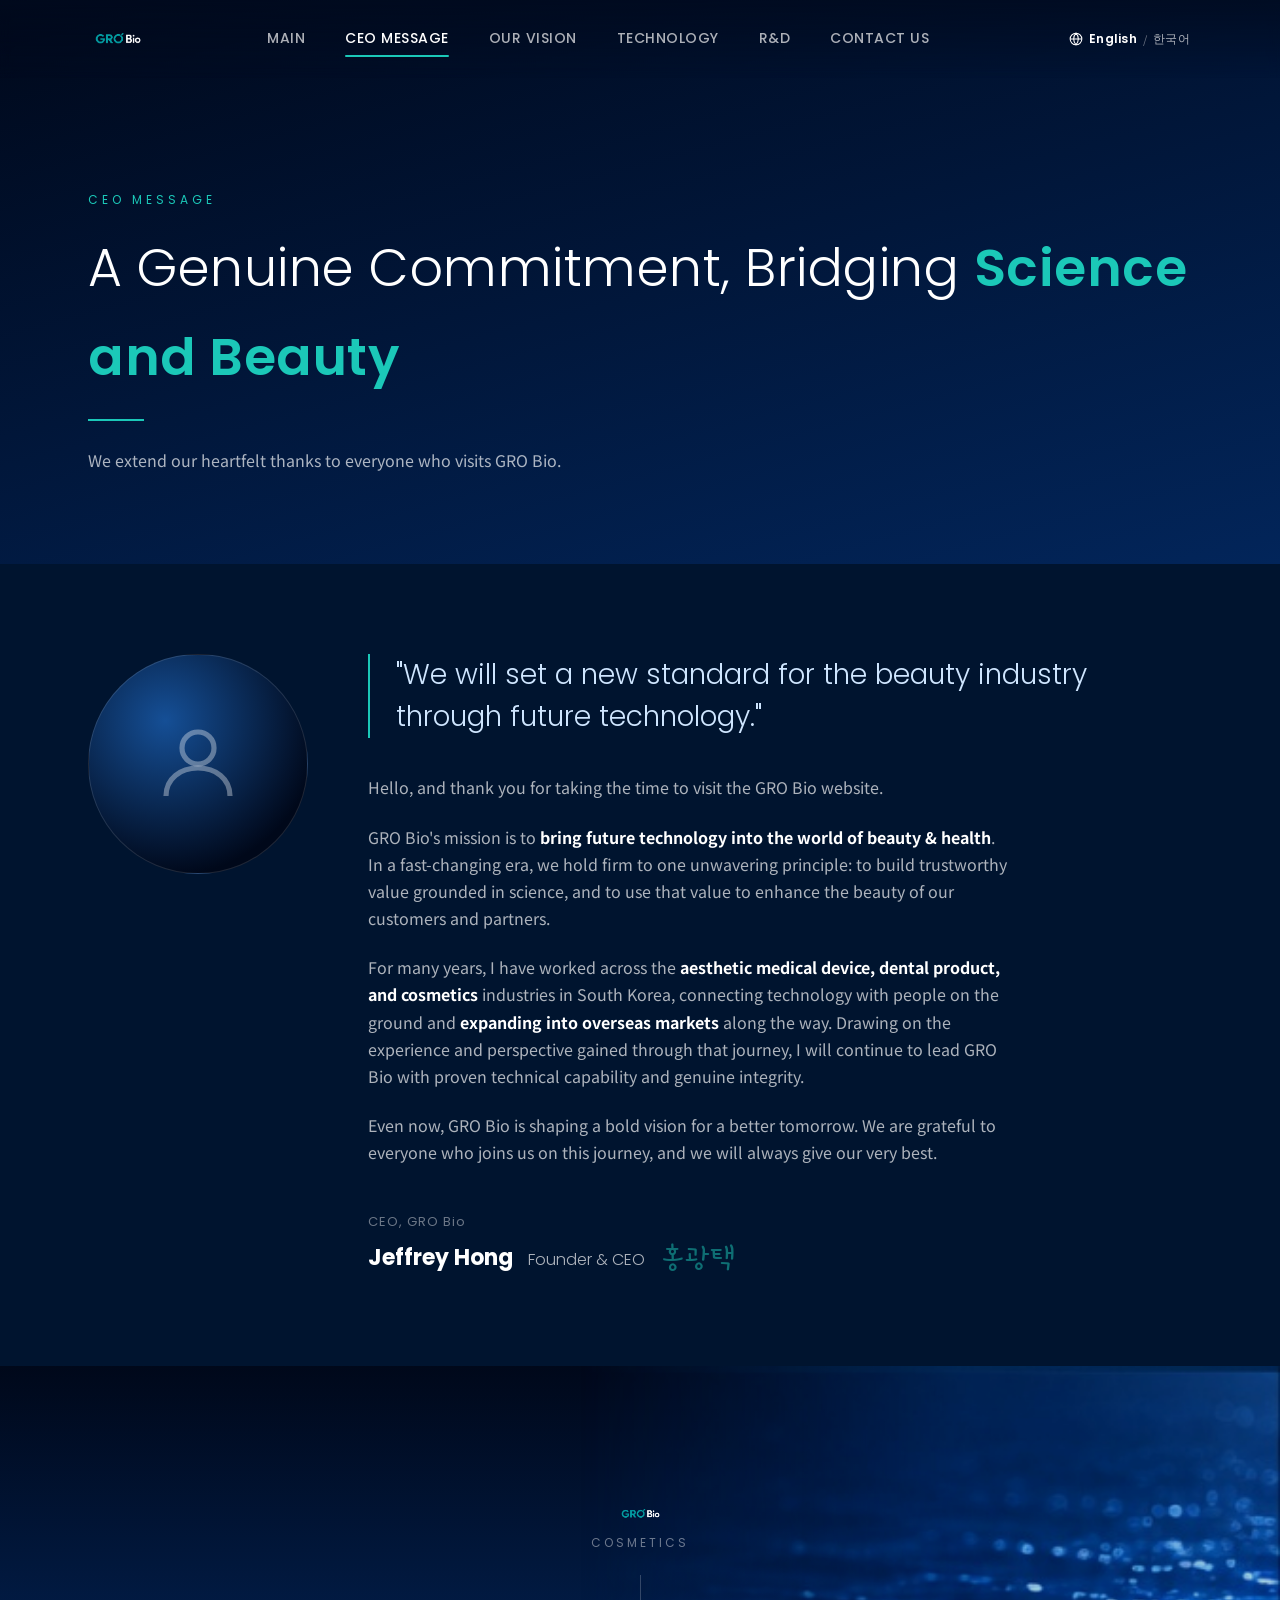
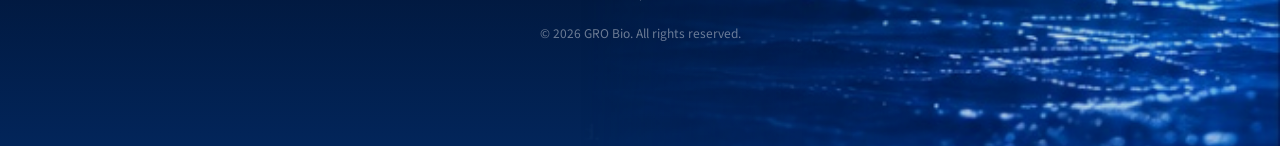
==== commit 604cab2a: "Add R&D page and update navigation" ====
--- a/ceo.html
+++ b/ceo.html
@@ -18,6 +18,7 @@
       <a href="ceo.html" class="active eng"><span class="lang-en">CEO MESSAGE</span><span class="lang-kr">CEO 인사</span></a>
       <a href="vision.html" class="eng"><span class="lang-en">OUR VISION</span><span class="lang-kr">비전</span></a>
       <a href="technology.html" class="eng"><span class="lang-en">TECHNOLOGY</span><span class="lang-kr">기술</span></a>
+      <a href="rd.html" class="eng"><span class="lang-en">R&amp;D</span><span class="lang-kr">R&amp;D</span></a>
       <a href="contact.html" class="eng"><span class="lang-en">CONTACT US</span><span class="lang-kr">문의하기</span></a>
     </nav>
     <div class="lang-switch">
@@ -33,16 +34,16 @@
 <section class="page-hero">
   <div class="wrap">
     <div class="section-eyebrow">CEO MESSAGE</div>
-    <h1><span class="lang-en">A Genuine Commitment, Bridging <b>Science and Beauty</b></span><span class="lang-kr">과학과 아름다움을 잇는 <b>진정한 노력</b></span></h1>
+    <h1 class="lang-en">A Genuine Commitment, Bridging <b>Science and Beauty</b></h1>
     <div class="page-hero-rule"></div>
-    <p class="sub">We extend our heartfelt thanks to everyone who visits GRO Bio.</p>
+    <p class="sub lang-en">We extend our heartfelt thanks to everyone who visits GRO Bio.</p>
   </div>
 </section>
 
 <section class="section">
   <div class="wrap">
     <div class="ceo-layout">
-      <div class="ceo-portrait">
+      <div class="ceo-portrait lang-en">
         <svg viewBox="0 0 24 24" fill="none" stroke="currentColor" stroke-width="1.3"><circle cx="12" cy="8" r="4"/><path d="M4 20c0-4.4 3.6-7 8-7s8 2.6 8 7"/></svg>
       </div>
       <div>
--- a/style.css
+++ b/style.css
@@ -119,10 +119,11 @@
 .hero-inner{position:relative;z-index:2;padding:90px 0 60px}
 .hero-mark{width:min(430px,72vw);margin-bottom:26px}
 .hero-tagline{
-  font-family:'Poppins',sans-serif;font-weight:300;font-size:clamp(16px,2.4vw,22px);
-  letter-spacing:1px;color:var(--ice);margin-bottom:26px;
-}
-.hero-rule{width:56px;height:2px;background:var(--teal);margin-bottom:26px}
+  font-family:'Poppins',sans-serif;font-weight:400;font-size:clamp(18px,2.6vw,24px);
+  letter-spacing:1px;color:var(--white);margin-bottom:8px;
+}
+.hero-tagline--rd{font-weight:600;margin-top:52px}
+.hero-rule{width:56px;height:2px;background:var(--teal);margin-bottom:14px}
 .hero-desc{
   font-size:clamp(15px,1.8vw,18px);color:var(--muted);font-weight:400;max-width:480px;
 }
@@ -220,6 +221,10 @@
 html[data-lang="kr"] .lang-en{display:none}
 
 .lang-globe{width:14px;height:14px;color:var(--white);flex-shrink:0}
+
+/* Korean-mode layout overrides */
+html[data-lang="kr"] .ceo-layout{grid-template-columns:1fr}
+html[data-lang="kr"] .page-hero .sub{max-width:780px;font-size:15px}
 .lang-switch{display:flex;align-items:center;gap:4px;margin-left:20px;flex-shrink:0}
 .lang-btn{
   background:none;border:none;color:var(--muted);cursor:pointer;
@@ -301,7 +306,7 @@
   .contact-photo-col{grid-column:1;grid-row:2;padding-top:0;display:flex;justify-content:center}
   .contact-photo-col .company-photo{width:67%}
   .contact-grid>.contact-card{grid-column:1;grid-row:3}
-  .hero-orb{width:100%;opacity:.55}
+  .hero-orb{width:80%;opacity:.55;background-position:right center}
 }
 
 @media (max-width:720px){
